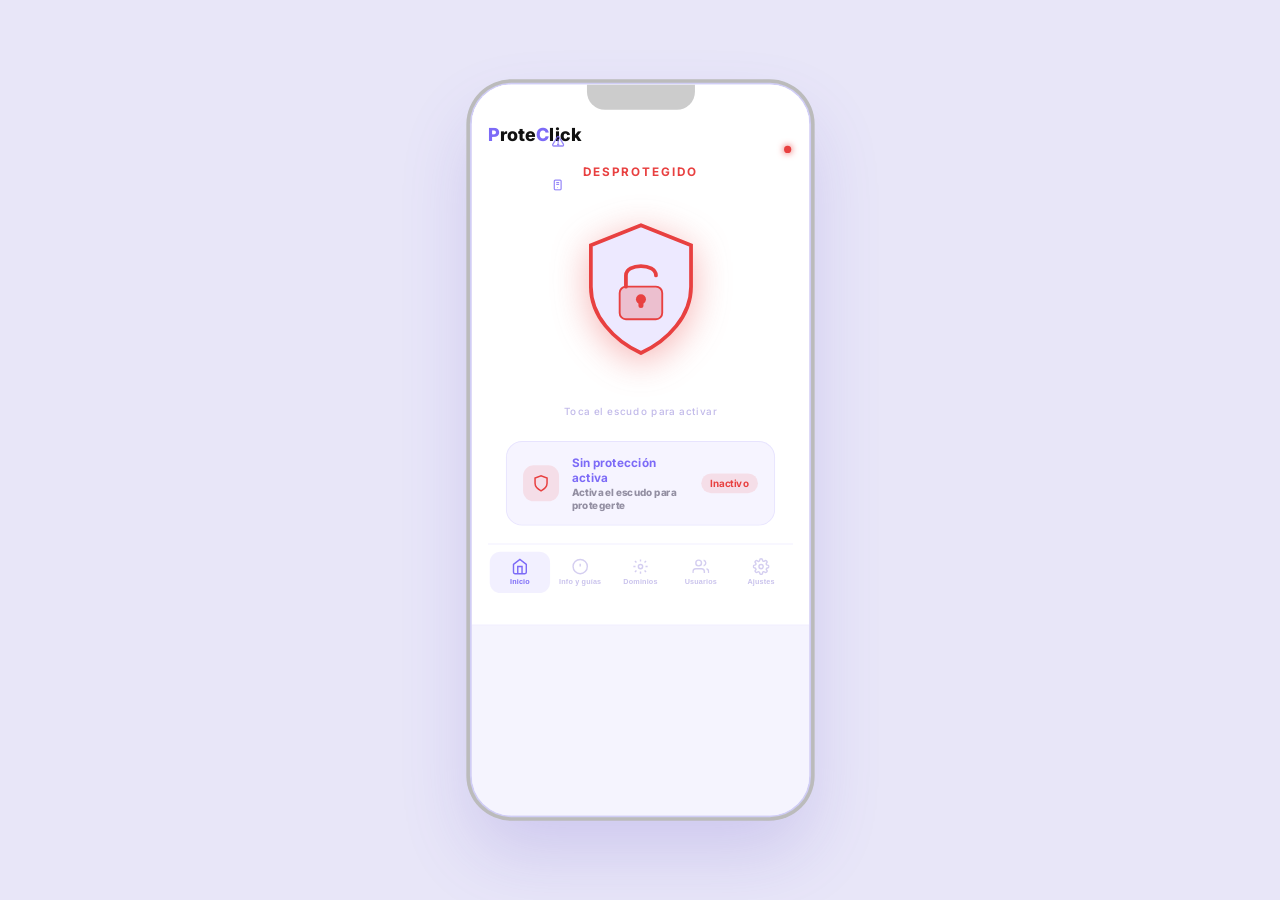
==== index.html @ 17922bbe "Revert "Refactor demo mode button in index.html" This reverts commit 80e759304f4b86baac0b9bc710a9c19" ====
<!DOCTYPE html>
<html lang="es">

<head>
    <meta charset="UTF-8">
    <meta name="viewport" content="width=device-width, initial-scale=1.0">
    <title>Proteclick</title>
    <link rel="stylesheet" href="proteclick.css">
</head>

<body>
    <div class="phone-container">
        <div class="phone">
            <div class="notch"></div>

            <div class="screen" id="s-home">
                <div class="hdr">
                    <div class="app-name"><b>P</b>rote<b>C</b>lick<div>
                    <div class="dot"></div>
                </div>
                <div class="main">
                    <div class="slabel" id="slabel">DESPROTEGIDO</div>
                    <div class="shield-wrap" id="sw" onclick="toggleShield()">
                        <div class="ring r1"></div>
                        <div class="ring r2"></div>
                        <div class="ring r3"></div>
                        <div class="flash"></div>
                        <div class="sbtn">
                            <svg class="ssvg" viewBox="0 0 100 115" fill="none">
                                <path class="sbody" id="sbody"
                                    d="M50 6 L90 22 L90 55 C90 78 72 98 50 108 C28 98 10 78 10 55 L10 22 Z" />
                                <g class="sicon open">
                                    <rect x="33" y="55" width="34" height="26" rx="5" fill="rgba(232,64,64,0.25)"
                                        stroke="#e84040" stroke-width="1.5" />
                                    <path d="M38 55 L38 46 C38 36 62 36 62 46" stroke="#e84040" stroke-width="3"
                                        stroke-linecap="round" fill="none" />
                                    <circle cx="50" cy="65" r="4" fill="#e84040" />
                                    <rect x="48" y="65" width="4" height="7" rx="2" fill="#e84040" />
                                </g>
                                <g class="sicon closed">
                                    <rect x="33" y="55" width="34" height="26" rx="5" fill="rgba(33,150,243,0.2)"
                                        stroke="#2196f3" stroke-width="1.5" />
                                    <path d="M38 55 L38 46 C38 36 62 36 62 46 L62 55" stroke="#2196f3" stroke-width="3"
                                        stroke-linecap="round" fill="none" />
                                    <circle cx="50" cy="65" r="4" fill="#2196f3" />
                                    <rect x="48" y="65" width="4" height="7" rx="2" fill="#2196f3" />
                                </g>
                            </svg>
                        </div>
                    </div>
                    <div class="hint">Toca el escudo para activar</div>
                    <div class="icard">
                        <div class="iico">
                            <svg viewBox="0 0 24 24" fill="none" stroke-width="2">
                                <path id="ipath" d="M12 22s8-4 8-10V5l-8-3-8 3v7c0 6 8 10 8 10z" stroke="#e84040" />
                            </svg>
                        </div>
                        <div class="itx">
                            <div class="it" id="ctitle">Sin protección activa</div>
                            <div class="is" id="csub">Activa el escudo para protegerte</div>
                        </div>
                        <div class="ibadge" id="cbadge">Inactivo</div>
                    </div>
                </div>
                <nav class="nav" id="n-home"></nav>
            </div>

            <div class="screen off" id="s-info">
                <div class="hdr">
                    <button class="back-btn" onclick="go('home')">
                        <svg viewBox="0 0 24 24" fill="none" stroke="currentColor" stroke-width="2.5">
                            <path d="M15 18l-6-6 6-6" />
                        </svg>
                    </button>
                    <div class="app-name">Prote<b>click</b></div>
                </div>
                <div class="scroll">
                    <div class="sec"><span>🌱</span>Para empezar</div>

                    <div class="card" onclick="toggleCard(this)">
                        <div class="ch">
                            <div class="ci cr">🔑</div>
                            <div class="ctw">
                                <div class="ct">¿Qué es una contraseña segura?</div>
                                <div class="cs">Protege tus cuentas desde la base</div>
                            </div><span class="bdg bb">Básico</span><svg class="chv" viewBox="0 0 24 24" fill="none"
                                stroke="currentColor" stroke-width="2.5">
                                <path d="M6 9l6 6 6-6" />
                            </svg>
                        </div>
                        <div class="cbody">
                            <div class="div"></div>
                            <p>Una contraseña segura es como la llave de tu casa: cuanto más complicada, más difícil de
                                copiar. Debe tener al menos <strong>8 letras, números y algún símbolo</strong> como ! o
                                @.</p>
                            <div class="tips">
                                <div class="tip"><span class="te">✅</span><span class="tt">Usa una frase que recuerdes:
                                        "MiGato3neLugar!" es mucho mejor que "1234".</span></div>
                                <div class="tip"><span class="te">✅</span><span class="tt">No uses tu nombre, fecha de
                                        nacimiento ni el nombre de tu mascota.</span></div>
                                <div class="tip"><span class="te">✅</span><span class="tt">Cambia tus contraseñas cada
                                        pocos meses, sobre todo en el correo y el banco.</span></div>
                            </div>
                            <div class="warn"><span>⚠️</span>Nunca compartas tu contraseña con nadie, ni aunque diga ser
                                del banco o tu operadora.</div>
                        </div>
                    </div>

                    <div class="card" onclick="toggleCard(this)">
                        <div class="ch">
                            <div class="ci cr">🎣</div>
                            <div class="ctw">
                                <div class="ct">¿Qué es el phishing?</div>
                                <div class="cs">El engaño más común en internet</div>
                            </div><span class="bdg bb">Básico</span><svg class="chv" viewBox="0 0 24 24" fill="none"
                                stroke="currentColor" stroke-width="2.5">
                                <path d="M6 9l6 6 6-6" />
                            </svg>
                        </div>
                        <div class="cbody">
                            <div class="div"></div>
                            <p>El phishing es cuando alguien te manda un mensaje fingiendo ser tu banco, Correos o
                                Hacienda para robarte datos o dinero.</p>
                            <p>Llega por correo, SMS o WhatsApp con urgencia: <em>"Su cuenta será bloqueada en 24
                                    horas"</em>.</p>
                            <div class="tips">
                                <div class="tip"><span class="te">🔍</span><span class="tt">Fíjate en quién te escribe.
                                        "soporte@banco-seguro.xyz" no es tu banco.</span></div>
                                <div class="tip"><span class="te">🛑</span><span class="tt">Nunca pulses enlaces de
                                        mensajes inesperados.</span></div>
                                <div class="tip"><span class="te">📞</span><span class="tt">Si tienes dudas, llama al
                                        banco por el número del reverso de tu tarjeta.</span></div>
                            </div>
                        </div>
                    </div>

                    <div class="card" onclick="toggleCard(this)">
                        <div class="ch">
                            <div class="ci cg">📱</div>
                            <div class="ctw">
                                <div class="ct">Actualiza tu móvil y apps</div>
                                <div class="cs">Una acción simple que te protege mucho</div>
                            </div><span class="bdg bb">Básico</span><svg class="chv" viewBox="0 0 24 24" fill="none"
                                stroke="currentColor" stroke-width="2.5">
                                <path d="M6 9l6 6 6-6" />
                            </svg>
                        </div>
                        <div class="cbody">
                            <div class="div"></div>
                            <p>Las actualizaciones tapan agujeros de seguridad que los delincuentes podrían aprovechar
                                para entrar en tu dispositivo.</p>
                            <div class="tips">
                                <div class="tip"><span class="te">🔄</span><span class="tt">Activa las actualizaciones
                                        automáticas en los ajustes de tu móvil.</span></div>
                                <div class="tip"><span class="te">🛒</span><span class="tt">Descarga apps solo desde App
                                        Store o Google Play.</span></div>
                                <div class="tip"><span class="te">🗑️</span><span class="tt">Borra las apps que ya no
                                        uses. Menos apps = menos riesgo.</span></div>
                            </div>
                        </div>
                    </div>

                    <div class="sec"><span>📘</span>Nivel medio</div>

                    <div class="card" onclick="toggleCard(this)">
                        <div class="ch">
                            <div class="ci cp">🔐</div>
                            <div class="ctw">
                                <div class="ct">Doble verificación (2FA)</div>
                                <div class="cs">Una capa extra de protección</div>
                            </div><span class="bdg bm">Medio</span><svg class="chv" viewBox="0 0 24 24" fill="none"
                                stroke="currentColor" stroke-width="2.5">
                                <path d="M6 9l6 6 6-6" />
                            </svg>
                        </div>
                        <div class="cbody">
                            <div class="div"></div>
                            <p>El 2FA añade una segunda comprobación al iniciar sesión: además de la contraseña, recibes
                                un código por SMS o app que solo tú tienes.</p>
                            <div class="tips">
                                <div class="tip"><span class="te">📲</span><span class="tt">Actívalo en tu correo, redes
                                        y banco. Está en "Seguridad" dentro de los ajustes.</span></div>
                                <div class="tip"><span class="te">🚫</span><span class="tt">Nunca compartas ese código,
                                        ni aunque digan ser soporte técnico.</span></div>
                            </div>
                        </div>
                    </div>

                    <div class="card" onclick="toggleCard(this)">
                        <div class="ch">
                            <div class="ci cb">🌐</div>
                            <div class="ctw">
                                <div class="ct">Cómo reconocer webs falsas</div>
                                <div class="cs">No todas las páginas son lo que parecen</div>
                            </div><span class="bdg bm">Medio</span><svg class="chv" viewBox="0 0 24 24" fill="none"
                                stroke="currentColor" stroke-width="2.5">
                                <path d="M6 9l6 6 6-6" />
                            </svg>
                        </div>
                        <div class="cbody">
                            <div class="div"></div>
                            <p>Los delincuentes crean páginas casi idénticas a las reales para robarte datos.</p>
                            <div class="tips">
                                <div class="tip"><span class="te">🔒</span><span class="tt">Comprueba que la dirección
                                        empiece por <strong>https://</strong> y haya un candado.</span></div>
                                <div class="tip"><span class="te">👀</span><span class="tt">"bancosantander-seguro.com"
                                        no es el banco. El dominio real es corto y conocido.</span></div>
                            </div>
                            <div class="warn"><span>⚠️</span>El candado solo garantiza conexión cifrada, no que la web
                                sea legítima.</div>
                        </div>
                    </div>

                    <div class="card" onclick="toggleCard(this)">
                        <div class="ch">
                            <div class="ci co">📡</div>
                            <div class="ctw">
                                <div class="ct">Redes WiFi públicas</div>
                                <div class="cs">El peligro del WiFi gratuito</div>
                            </div><span class="bdg bm">Medio</span><svg class="chv" viewBox="0 0 24 24" fill="none"
                                stroke="currentColor" stroke-width="2.5">
                                <path d="M6 9l6 6 6-6" />
                            </svg>
                        </div>
                        <div class="cbody">
                            <div class="div"></div>
                            <p>Las redes abiertas de cafeterías o aeropuertos son cómodas, pero cualquiera podría
                                interceptar lo que envías.</p>
                            <div class="tips">
                                <div class="tip"><span class="te">🏦</span><span class="tt">Nunca accedas al banco desde
                                        un WiFi público sin protección.</span></div>
                                <div class="tip"><span class="te">🛡️</span><span class="tt">Una VPN cifra tu conexión.
                                        Proteclick te ayuda con esto.</span></div>
                            </div>
                        </div>
                    </div>

                    <div class="card" onclick="toggleCard(this)">
                        <div class="ch">
                            <div class="ci cp">🗝️</div>
                            <div class="ctw">
                                <div class="ct">Gestores de contraseñas</div>
                                <div class="cs">Una sola clave para recordarlas todas</div>
                            </div><span class="bdg bm">Medio</span><svg class="chv" viewBox="0 0 24 24" fill="none"
                                stroke="currentColor" stroke-width="2.5">
                                <path d="M6 9l6 6 6-6" />
                            </svg>
                        </div>
                        <div class="cbody">
                            <div class="div"></div>
                            <p>Un gestor guarda todas tus claves cifradas. Solo necesitas recordar una contraseña
                                maestra para acceder a todas las demás.</p>
                            <div class="tips">
                                <div class="tip"><span class="te">📦</span><span class="tt">Opciones fiables:
                                        <strong>Bitwarden</strong> (gratuito) o <strong>1Password</strong>.</span></div>
                                <div class="tip"><span class="te">🚫</span><span class="tt">Evita guardar contraseñas en
                                        notas de papel o documentos sin proteger.</span></div>
                            </div>
                        </div>
                    </div>
                </div>
                <nav class="nav" id="n-info"></nav>
            </div>

            <div class="screen off" id="s-dominios">
                <div class="hdr">
                    <button class="back-btn" onclick="go('home')">
                        <svg viewBox="0 0 24 24" fill="none" stroke="currentColor" stroke-width="2.5">
                            <path d="M15 18l-6-6 6-6" />
                        </svg>
                    </button>
                    <div class="app-name">Prote<b>click</b></div>
                </div>
                <div class="toolbar">
                    <div class="search-wrap">
                        <svg viewBox="0 0 24 24" fill="none" stroke="currentColor" stroke-width="2">
                            <circle cx="11" cy="11" r="8" />
                            <path d="M21 21l-4.35-4.35" />
                        </svg>
                        <input class="search-input" id="searchInput" type="text" placeholder="Buscar dominio exacto…"
                            oninput="renderList()">
                    </div>
                    <div class="sort-row">
                        <span class="sort-label">Ordenar:</span>
                        <button class="sort-btn active" id="btnAZ" onclick="setSort('az')">
                            <svg viewBox="0 0 24 24" fill="none" stroke="currentColor" stroke-width="2.5">
                                <path d="M4 6h16M4 12h10M4 18h6" />
                            </svg>A → Z
                        </button>
                        <button class="sort-btn" id="btnZA" onclick="setSort('za')">
                            <svg viewBox="0 0 24 24" fill="none" stroke="currentColor" stroke-width="2.5">
                                <path d="M4 6h6M4 12h10M4 18h16" />
                            </svg>Z → A
                        </button>
                    </div>
                </div>
                <div class="count-bar" id="countBar"></div>
                <div class="list" id="listEl">
                    <div class="empty" id="emptyState">
                        <div class="empty-ico">🔍</div>
                        <div class="empty-txt">Sin resultados</div>
                        <div class="empty-sub">No hay dominios que coincidan con tu búsqueda.</div>
                    </div>
                </div>
                <nav class="nav" id="n-dominios"></nav>
            </div>

            <div class="screen off" id="s-usuarios">

                <div class="pscreen" id="ps-nogroup">
                    <div class="hdr">
                        <button class="back-btn" onclick="go('home')">
                            <svg viewBox="0 0 24 24" fill="none" stroke="currentColor" stroke-width="2.5">
                                <path d="M15 18l-6-6 6-6" />
                            </svg>
                        </button>
                        <div class="app-name">Prote<b>click</b></div>
                    </div>
                    <div class="scroll">
                        <div class="hero">
                            <div class="hero-icon">👨‍👩‍👧‍👦</div>
                            <h2>Protección en familia</h2>
                            <p>Crea un grupo familiar para supervisar y recibir alertas cuando alguien de tu familia
                                navegue por sitios peligrosos.</p>
                        </div>
                        <div class="sec"><span>👥</span> Tu grupo</div>
                        <div class="acard" onclick="openSheet('create')">
                            <div class="acard-top">
                                <div class="acard-icon icon-create">➕</div>
                                <div class="acard-text">
                                    <div class="acard-title">Crear grupo familiar</div>
                                    <div class="acard-sub">Elige tu rol y genera un código para invitar a tu familia.
                                    </div>
                                </div>
                                <div class="acard-arrow"><svg viewBox="0 0 24 24" fill="none" stroke="currentColor"
                                        stroke-width="2.5">
                                        <path d="M9 18l6-6-6-6" />
                                    </svg></div>
                            </div>
                        </div>
                        <div class="acard" onclick="openSheet('join')">
                            <div class="acard-top">
                                <div class="acard-icon icon-join">🔗</div>
                                <div class="acard-text">
                                    <div class="acard-title">Unirse a un grupo</div>
                                    <div class="acard-sub">Introduce el código que te ha enviado un familiar.</div>
                                </div>
                                <div class="acard-arrow"><svg viewBox="0 0 24 24" fill="none" stroke="currentColor"
                                        stroke-width="2.5">
                                        <path d="M9 18l6-6-6-6" />
                                    </svg></div>
                            </div>
                        </div>
                        <div class="sec"><span>ℹ️</span> ¿Qué son los roles?</div>
                        <div class="role-grid">
                            <div class="role-card"
                                style="border-color:rgba(124,106,247,0.25);background:rgba(124,106,247,0.05)">
                                <div class="role-emoji">👁️</div>
                                <div class="role-name">Supervisor</div>
                                <div class="role-desc">Ves el historial del monitorizado y recibes sus alarmas.</div>
                                <span class="role-tag tag-sup">Protector</span>
                            </div>
                            <div class="role-card"
                                style="border-color:rgba(33,150,243,0.25);background:rgba(33,150,243,0.05)">
                                <div class="role-emoji">🛡️</div>
                                <div class="role-name">Monitorizado</div>
                                <div class="role-desc">Ves tu historial y recibes alarmas si hay una brecha.</div>
                                <span class="role-tag tag-mon">Protegido</span>
                            </div>
                        </div>
                    </div>
                    <nav class="nav" id="n-usuarios"></nav>
                </div>

                <div class="pscreen off" id="ps-supervisor">
                    <div class="hdr">
                        <button class="back-btn" onclick="goPS('nogroup')">
                            <svg viewBox="0 0 24 24" fill="none" stroke="currentColor" stroke-width="2.5">
                                <path d="M15 18l-6-6 6-6" />
                            </svg>
                        </button>
                        <div class="app-name">Prote<b>click</b></div>
                    </div>
                    <div class="scroll">
                        <div class="group-banner">
                            <div class="group-badge">👨‍👩‍👧‍👦</div>
                            <div class="group-info">
                                <h3>Familia García</h3>
                                <p>3 miembros · Activo</p>
                            </div>
                            <div class="group-code">
                                <div class="gc-label">CÓDIGO</div>
                                <div class="gc-val">X7K2</div>
                            </div>
                        </div>
                        <div class="sec"><span>👥</span> Miembros</div>
                        <div class="mcard">
                            <div class="avatar av-sup">MG</div>
                            <div class="minfo">
                                <div class="mname">María García</div>
                                <div class="mrole">Tú · Supervisor</div>
                            </div><span class="mbadge mb-you">Tú</span>
                        </div>
                        <div class="mcard">
                            <div class="avatar av-mon">JG</div>
                            <div class="minfo">
                                <div class="mname">José García</div>
                                <div class="mrole">Monitorizado · Activo hace 2h</div>
                            </div><span class="mbadge mb-mon">Monit.</span>
                        </div>
                        <div class="mcard">
                            <div class="avatar av-mon">CG</div>
                            <div class="minfo">
                                <div class="mname">Carmen García</div>
                                <div class="mrole">Monitorizado · Activo ayer</div>
                            </div><span class="mbadge mb-mon">Monit.</span>
                        </div>
                        <div class="sec"><span>🔔</span> Alarmas recientes</div>
                        <div class="alarm">
                            <div class="alarm-ico">🚨</div>
                            <div class="alarm-text">
                                <div class="at">Sitio de phishing detectado</div>
                                <div class="as">José García intentó acceder a <strong>bancosantander-ayuda.net</strong>,
                                    un dominio no verificado.</div>
                                <div class="alarm-time">Hoy · 11:42</div>
                            </div>
                        </div>
                        <div class="alarm">
                            <div class="alarm-ico">⚠️</div>
                            <div class="alarm-text">
                                <div class="at">Enlace sospechoso en email</div>
                                <div class="as">Carmen García recibió un enlace de <strong>correos-paquete.info</strong>
                                    bloqueado automáticamente.</div>
                                <div class="alarm-time">Ayer · 17:05</div>
                            </div>
                        </div>
                        <div class="sec"><span>📋</span> <span id="hist-title">Historial de José</span></div>
                        <div class="msel-row">
                            <div class="msel-av" id="msel-av">JG</div>
                            <div class="msel-meta">
                                <div class="msel-name" id="msel-name">José García</div>
                                <div class="msel-status" id="msel-status">Activo hace 2h</div>
                            </div>
                            <div class="msel-wrap">
                                <select id="member-select" onchange="onMemberChange(this)">
                                    <option value="jose">José García</option>
                                    <option value="carmen">Carmen García</option>
                                </select>
                            </div>
                        </div>
                        <div id="hist-list"></div>
                    </div>
                    <nav class="nav">
                        <button class="nb" onclick="go('home')"><svg viewBox="0 0 24 24" fill="none"
                                stroke="currentColor" stroke-width="2">
                                <path d="M3 9l9-7 9 7v11a2 2 0 0 1-2 2H5a2 2 0 0 1-2-2z" />
                                <polyline points="9 22 9 12 15 12 15 22" />
                            </svg><span>Inicio</span></button>
                        <button class="nb" onclick="go('info')"><svg viewBox="0 0 24 24" fill="none"
                                stroke="currentColor" stroke-width="2">
                                <circle cx="12" cy="12" r="10" />
                                <line x1="12" y1="8" x2="12" y2="12" />
                                <line x1="12" y1="16" x2="12.01" y2="16" />
                            </svg><span>Info y guías</span></button>
                        <button class="nb" onclick="go('dominios')"><svg viewBox="0 0 24 24" fill="none"
                                stroke="currentColor" stroke-width="2">
                                <circle cx="12" cy="12" r="3" />
                                <path
                                    d="M12 2v3M12 19v3M4.22 4.22l2.12 2.12M17.66 17.66l2.12 2.12M2 12h3M19 12h3M4.22 19.78l2.12-2.12M17.66 6.34l2.12-2.12" />
                            </svg><span>Dominios</span></button>
                        <button class="nb on"><svg viewBox="0 0 24 24" fill="none" stroke="currentColor"
                                stroke-width="2">
                                <path d="M17 21v-2a4 4 0 0 0-4-4H5a4 4 0 0 0-4 4v2" />
                                <circle cx="9" cy="7" r="4" />
                                <path d="M23 21v-2a4 4 0 0 0-3-3.87" />
                                <path d="M16 3.13a4 4 0 0 1 0 7.75" />
                            </svg><span>Usuarios</span></button>
                        <button class="nb" onclick="go('ajustes')"><svg viewBox="0 0 24 24" fill="none"
                                stroke="currentColor" stroke-width="2">
                                <circle cx="12" cy="12" r="3" />
                                <path
                                    d="M19.4 15a1.65 1.65 0 0 0 .33 1.82l.06.06a2 2 0 0 1-2.83 2.83l-.06-.06a1.65 1.65 0 0 0-1.82-.33 1.65 1.65 0 0 0-1 1.51V21a2 2 0 0 1-4 0v-.09A1.65 1.65 0 0 0 9 19.4a1.65 1.65 0 0 0-1.82.33l-.06.06a2 2 0 0 1-2.83-2.83l.06-.06A1.65 1.65 0 0 0 4.68 15a1.65 1.65 0 0 0-1.51-1H3a2 2 0 0 1 0-4h.09A1.65 1.65 0 0 0 4.6 9a1.65 1.65 0 0 0-.33-1.82l-.06-.06a2 2 0 0 1 2.83-2.83l.06.06A1.65 1.65 0 0 0 9 4.68a1.65 1.65 0 0 0 1-1.51V3a2 2 0 0 1 4 0v.09a1.65 1.65 0 0 0 1 1.51 1.65 1.65 0 0 0 1.82-.33l.06-.06a2 2 0 0 1 2.83 2.83l-.06.06A1.65 1.65 0 0 0 19.4 9a1.65 1.65 0 0 0 1.51 1H21a2 2 0 0 1 0 4h-.09a1.65 1.65 0 0 0-1.51 1z" />
                            </svg><span>Ajustes</span></button>
                    </nav>
                </div>

                <div class="pscreen off" id="ps-monitorizado">
                    <div class="hdr">
                        <button class="back-btn" onclick="goPS('nogroup')">
                            <svg viewBox="0 0 24 24" fill="none" stroke="currentColor" stroke-width="2.5">
                                <path d="M15 18l-6-6 6-6" />
                            </svg>
                        </button>
                        <div class="app-name">Prote<b>click</b></div>
                    </div>
                    <div class="scroll">
                        <div class="group-banner">
                            <div class="group-badge">👨‍👩‍👧‍👦</div>
                            <div class="group-info">
                                <h3>Familia García</h3>
                                <p>Estás protegido · Activo</p>
                            </div>
                        </div>
                        <div class="sec"><span>👤</span> Tu perfil</div>
                        <div class="mcard">
                            <div class="avatar av-mon">JG</div>
                            <div class="minfo">
                                <div class="mname">José García</div>
                                <div class="mrole">Monitorizado · Supervisado por María</div>
                            </div><span class="mbadge mb-you">Tú</span>
                        </div>
                        <div class="sec"><span>🔔</span> Tus alarmas</div>
                        <div class="alarm">
                            <div class="alarm-ico">🚨</div>
                            <div class="alarm-text">
                                <div class="at">Acceso bloqueado</div>
                                <div class="as">Proteclick bloqueó <strong>bancosantander-ayuda.net</strong>. Este sitio
                                    suplanta a tu banco. Tu supervisora ha sido notificada.</div>
                                <div class="alarm-time">Hoy · 11:42</div>
                            </div>
                        </div>
                        <div class="sec"><span>📋</span> Mi historial</div>
                        <div class="hitem">
                            <div class="hico hico-warn">🛑</div>
                            <div class="hinfo">
                                <div class="hsite">bancosantander-ayuda.net</div>
                                <div class="htime">Hoy · 11:42 · Bloqueado automáticamente</div>
                            </div><span class="hstatus hs-warn">Alerta</span>
                        </div>
                        <div class="hitem">
                            <div class="hico hico-ok">✅</div>
                            <div class="hinfo">
                                <div class="hsite">bancosantander.es</div>
                                <div class="htime">Hoy · 10:15</div>
                            </div><span class="hstatus hs-ok">Seguro</span>
                        </div>
                        <div class="hitem">
                            <div class="hico hico-ok">✅</div>
                            <div class="hinfo">
                                <div class="hsite">correos.es</div>
                                <div class="htime">Ayer · 09:30</div>
                            </div><span class="hstatus hs-ok">Seguro</span>
                        </div>
                        <div class="hitem">
                            <div class="hico hico-ok">✅</div>
                            <div class="hinfo">
                                <div class="hsite">seg-social.es</div>
                                <div class="htime">Lunes · 12:00</div>
                            </div><span class="hstatus hs-ok">Seguro</span>
                        </div>
                        <div class="hitem">
                            <div class="hico hico-ok">✅</div>
                            <div class="hinfo">
                                <div class="hsite">renfe.com</div>
                                <div class="htime">Domingo · 15:22</div>
                            </div><span class="hstatus hs-ok">Seguro</span>
                        </div>
                    </div>
                    <nav class="nav">
                        <button class="nb" onclick="go('home')"><svg viewBox="0 0 24 24" fill="none"
                                stroke="currentColor" stroke-width="2">
                                <path d="M3 9l9-7 9 7v11a2 2 0 0 1-2 2H5a2 2 0 0 1-2-2z" />
                                <polyline points="9 22 9 12 15 12 15 22" />
                            </svg><span>Inicio</span></button>
                        <button class="nb" onclick="go('info')"><svg viewBox="0 0 24 24" fill="none"
                                stroke="currentColor" stroke-width="2">
                                <circle cx="12" cy="12" r="10" />
                                <line x1="12" y1="8" x2="12" y2="12" />
                                <line x1="12" y1="16" x2="12.01" y2="16" />
                            </svg><span>Info y guías</span></button>
                        <button class="nb" onclick="go('dominios')"><svg viewBox="0 0 24 24" fill="none"
                                stroke="currentColor" stroke-width="2">
                                <circle cx="12" cy="12" r="3" />
                                <path
                                    d="M12 2v3M12 19v3M4.22 4.22l2.12 2.12M17.66 17.66l2.12 2.12M2 12h3M19 12h3M4.22 19.78l2.12-2.12M17.66 6.34l2.12-2.12" />
                            </svg><span>Dominios</span></button>
                        <button class="nb on"><svg viewBox="0 0 24 24" fill="none" stroke="currentColor"
                                stroke-width="2">
                                <path d="M17 21v-2a4 4 0 0 0-4-4H5a4 4 0 0 0-4 4v2" />
                                <circle cx="9" cy="7" r="4" />
                                <path d="M23 21v-2a4 4 0 0 0-3-3.87" />
                                <path d="M16 3.13a4 4 0 0 1 0 7.75" />
                            </svg><span>Usuarios</span></button>
                        <button class="nb" onclick="go('ajustes')"><svg viewBox="0 0 24 24" fill="none"
                                stroke="currentColor" stroke-width="2">
                                <circle cx="12" cy="12" r="3" />
                                <path
                                    d="M19.4 15a1.65 1.65 0 0 0 .33 1.82l.06.06a2 2 0 0 1-2.83 2.83l-.06-.06a1.65 1.65 0 0 0-1.82-.33 1.65 1.65 0 0 0-1 1.51V21a2 2 0 0 1-4 0v-.09A1.65 1.65 0 0 0 9 19.4a1.65 1.65 0 0 0-1.82.33l-.06.06a2 2 0 0 1-2.83-2.83l.06-.06A1.65 1.65 0 0 0 4.68 15a1.65 1.65 0 0 0-1.51-1H3a2 2 0 0 1 0-4h.09A1.65 1.65 0 0 0 4.6 9a1.65 1.65 0 0 0-.33-1.82l-.06-.06a2 2 0 0 1 2.83-2.83l.06.06A1.65 1.65 0 0 0 9 4.68a1.65 1.65 0 0 0 1-1.51V3a2 2 0 0 1 4 0v.09a1.65 1.65 0 0 0 1 1.51 1.65 1.65 0 0 0 1.82-.33l.06-.06a2 2 0 0 1 2.83 2.83l-.06.06A1.65 1.65 0 0 0 19.4 9a1.65 1.65 0 0 0 1.51 1H21a2 2 0 0 1 0 4h-.09a1.65 1.65 0 0 0-1.51 1z" />
                            </svg><span>Ajustes</span></button>
                    </nav>
                </div>

                <div class="overlay" id="ov-create" onclick="closeOverlay(event,'ov-create')">
                    <div class="sheet" onclick="event.stopPropagation()">
                        <div class="sheet-handle"></div>
                        <div class="sheet-title">Crear grupo familiar</div>
                        <div class="sheet-sub">Elige tu rol dentro del grupo</div>
                        <div class="role-grid">
                            <div class="role-card" id="rc-sup" onclick="selectRole('sup')">
                                <div class="role-emoji">👁️</div>
                                <div class="role-name">Supervisor</div>
                                <div class="role-desc">Ves el historial del monitorizado y recibes sus alarmas.</div>
                                <span class="role-tag tag-sup">Protector</span>
                            </div>
                            <div class="role-card" id="rc-mon" onclick="selectRole('mon')">
                                <div class="role-emoji">🛡️</div>
                                <div class="role-name">Monitorizado</div>
                                <div class="role-desc">Ves tu historial y recibes alertas ante posibles brechas.</div>
                                <span class="role-tag tag-mon">Protegido</span>
                            </div>
                        </div>
                        <div class="field">
                            <label>NOMBRE DEL GRUPO</label>
                            <input class="finput" type="text" placeholder="Ej: Familia García" id="groupName">
                        </div>
                        <div class="caps" id="caps-list" style="display:none">
                            <div id="cap-items"></div>
                        </div>
                        <button class="btn btn-purple" id="btnCreate" onclick="createGroup()" disabled
                            style="opacity:0.4">Crear grupo</button>
                        <button class="btn btn-outline" onclick="closeOv('ov-create')">Cancelar</button>
                    </div>
                </div>

                <div class="overlay" id="ov-join" onclick="closeOverlay(event,'ov-join')">
                    <div class="sheet" onclick="event.stopPropagation()">
                        <div class="sheet-handle"></div>
                        <div class="sheet-title">Unirse a un grupo</div>
                        <div class="sheet-sub">Introduce el código de 4 caracteres que te envió tu familiar</div>
                        <div class="field">
                            <label>CÓDIGO DE GRUPO</label>
                            <input class="finput" type="text" placeholder="Ej: X7K2" maxlength="4" id="joinCode"
                                style="font-size:22px;font-weight:800;letter-spacing:6px;text-align:center;text-transform:uppercase"
                                oninput="this.value=this.value.toUpperCase();checkJoin()">
                        </div>
                        <button class="btn btn-blue" id="btnJoin" onclick="joinGroup()" disabled
                            style="opacity:0.4">Unirse al grupo</button>
                        <button class="btn btn-outline" onclick="closeOv('ov-join')">Cancelar</button>
                    </div>
                </div>

            </div>
            <div class="screen off" id="s-ajustes">
                <div class="hdr">
                    <button class="back-btn" onclick="go('home')">
                        <svg viewBox="0 0 24 24" fill="none" stroke="currentColor" stroke-width="2.5">
                            <path d="M15 18l-6-6 6-6" />
                        </svg>
                    </button>
                    <div class="app-name">Prote<b>click</b></div>
                </div>
                <div class="scroll">

                    <div class="sec-hdr">👤 Cuenta</div>
                    <div class="sgroup">
                        <div class="srow tap" onclick="alert('Cambiar nombre')">
                            <div class="srow-ico ico-blue">✏️</div>
                            <div class="srow-text">
                                <div class="srow-label">Cambiar nombre</div>
                                <div class="srow-sub">Actualiza tu nombre visible</div>
                            </div>
                            <div class="chev"><svg viewBox="0 0 24 24" fill="none" stroke="currentColor"
                                    stroke-width="2.5">
                                    <path d="M9 18l6-6-6-6" />
                                </svg></div>
                        </div>
                        <div class="srow tap" onclick="alert('Cambiar contraseña')">
                            <div class="srow-ico ico-red">🔑</div>
                            <div class="srow-text">
                                <div class="srow-label">Cambiar contraseña</div>
                                <div class="srow-sub">Modifica tu clave de acceso</div>
                            </div>
                            <div class="chev"><svg viewBox="0 0 24 24" fill="none" stroke="currentColor"
                                    stroke-width="2.5">
                                    <path d="M9 18l6-6-6-6" />
                                </svg></div>
                        </div>
                        <div class="srow tap" onclick="alert('Cambiar foto de perfil')">
                            <div class="srow-ico ico-green">📸</div>
                            <div class="srow-text">
                                <div class="srow-label">Cambiar foto de perfil</div>
                                <div class="srow-sub">Sube una nueva imagen</div>
                            </div>
                            <div class="chev"><svg viewBox="0 0 24 24" fill="none" stroke="currentColor"
                                    stroke-width="2.5">
                                    <path d="M9 18l6-6-6-6" />
                                </svg></div>
                        </div>
                    </div>

                    <div class="sec-hdr">🛡️ Protección</div>
                    <div class="sgroup">
                        <div class="srow">
                            <div class="srow-ico ico-purple">🔒</div>
                            <div class="srow-text">
                                <div class="srow-label">Protección al arrancar</div>
                                <div class="srow-sub">Activa el escudo automáticamente al abrir la app</div>
                            </div>
                            <label class="toggle"><input type="checkbox" id="tog-arranque"><span
                                    class="tslider"></span></label>
                        </div>
                        <div class="srow">
                            <div class="srow-ico ico-red">🚫</div>
                            <div class="srow-text">
                                <div class="srow-label">Bloqueo automático</div>
                                <div class="srow-sub">Bloquea dominios sospechosos sin confirmación</div>
                            </div>
                            <label class="toggle"><input type="checkbox" id="tog-bloqueo"><span
                                    class="tslider"></span></label>
                        </div>
                        <div class="srow" style="flex-direction:column;align-items:flex-start;">
                            <div style="display:flex;align-items:center;gap:13px;width:100%">
                                <div class="srow-ico ico-orange">📡</div>
                                <div class="srow-text">
                                    <div class="srow-label">Sensibilidad de detección</div>
                                    <div class="srow-sub">Mayor sensibilidad puede generar más avisos</div>
                                </div>
                            </div>
                            <div class="seg" id="seg-sensibilidad" style="width:100%;margin-top:10px">
                                <button class="seg-btn" onclick="setSeg('seg-sensibilidad',this)">Básica</button>
                                <button class="seg-btn active" onclick="setSeg('seg-sensibilidad',this)">Media</button>
                                <button class="seg-btn" onclick="setSeg('seg-sensibilidad',this)"> Alta</button>
                            </div>
                        </div>
                    </div>

                    <div class="sec-hdr">🔔 Notificaciones</div>
                    <div class="sgroup">
                        <div class="srow">
                            <div class="srow-ico ico-red">🚨</div>
                            <div class="srow-text">
                                <div class="srow-label">Alertas de phishing</div>
                                <div class="srow-sub">Notificación instantánea al detectar un ataque</div>
                            </div>
                            <label class="toggle"><input type="checkbox" id="tog-phishing" checked><span
                                    class="tslider"></span></label>
                        </div>
                        <div class="srow">
                            <div class="srow-ico ico-purple">👨‍👩‍👧‍👦</div>
                            <div class="srow-text">
                                <div class="srow-label">Actividad familiar</div>
                                <div class="srow-sub">Avisos cuando un miembro del grupo navega</div>
                            </div>
                            <label class="toggle"><input type="checkbox" id="tog-familia"><span
                                    class="tslider"></span></label>
                        </div>
                        <div class="srow">
                            <div class="srow-ico ico-orange">🔊</div>
                            <div class="srow-text">
                                <div class="srow-label">Alerta sonora</div>
                                <div class="srow-sub">Reproducir sonido al recibir una alerta</div>
                            </div>
                            <label class="toggle"><input type="checkbox" id="tog-sonido" checked><span
                                    class="tslider"></span></label>
                        </div>
                        <div class="srow">
                            <div class="srow-ico ico-grey">📳</div>
                            <div class="srow-text">
                                <div class="srow-label">Vibración en alarmas</div>
                                <div class="srow-sub">Vibrar al recibir una alerta de seguridad</div>
                            </div>
                            <label class="toggle"><input type="checkbox" id="tog-vibracion" checked><span
                                    class="tslider"></span></label>
                        </div>
                    </div>

                    <div class="sec-hdr">🔐 Privacidad</div>
                    <div class="sgroup">
                        <div class="srow">
                            <div class="srow-ico ico-blue">📋</div>
                            <div class="srow-text">
                                <div class="srow-label">Guardar historial</div>
                                <div class="srow-sub">Almacena localmente tus páginas visitadas</div>
                            </div>
                            <label class="toggle"><input type="checkbox" id="tog-historial" checked><span
                                    class="tslider"></span></label>
                        </div>
                        <div class="srow">
                            <div class="srow-ico ico-green">📊</div>
                            <div class="srow-text">
                                <div class="srow-label">Estadísticas anónimas</div>
                                <div class="srow-sub">Ayuda a mejorar la detección de amenazas</div>
                            </div>
                            <label class="toggle"><input type="checkbox" id="tog-estadisticas"><span
                                    class="tslider"></span></label>
                        </div>
                        <div class="srow tap" onclick="alert('Historial borrado')">
                            <div class="srow-ico ico-red">🗑️</div>
                            <div class="srow-text">
                                <div class="srow-label">Borrar historial local</div>
                                <div class="srow-sub">Elimina todos los registros guardados</div>
                            </div>
                            <div class="chev"><svg viewBox="0 0 24 24" fill="none" stroke="currentColor"
                                    stroke-width="2.5">
                                    <path d="M9 18l6-6-6-6" />
                                </svg></div>
                        </div>
                    </div>

                    <div class="sec-hdr">🌐 Idioma</div>
                    <div class="sgroup">
                        <div class="srow">
                            <div class="srow-ico ico-purple">🌐</div>
                            <div class="srow-text">
                                <div class="srow-label">Idioma de la app</div>
                                <div class="srow-sub" id="lang-sub">Castellano</div>
                            </div>
                            <div class="lang-sel-wrap">
                                <select id="lang-select" onchange="onLangChange(this)">
                                    <option value="es">Castellano</option>
                                    <option value="eu">Euskera</option>
                                    <option value="ca">Català</option>
                                    <option value="gl">Galego</option>
                                    <option value="en">English</option>
                                </select>
                            </div>
                        </div>
                    </div>

                    <div class="sec-hdr">ℹ️ Acerca de</div>
                    <div class="sgroup">
                        <div class="srow">
                            <div class="srow-ico ico-purple">📱</div>
                            <div class="srow-text">
                                <div class="srow-label">Versión de la app</div>
                            </div>
                            <span class="meta-val">1.0.0</span>
                        </div>
                        <div class="srow tap">
                            <div class="srow-ico ico-grey">📄</div>
                            <div class="srow-text">
                                <div class="srow-label">Términos de uso</div>
                            </div>
                            <div class="chev"><svg viewBox="0 0 24 24" fill="none" stroke="currentColor"
                                    stroke-width="2.5">
                                    <path d="M9 18l6-6-6-6" />
                                </svg></div>
                        </div>
                        <div class="srow tap">
                            <div class="srow-ico ico-grey">🔏</div>
                            <div class="srow-text">
                                <div class="srow-label">Política de privacidad</div>
                            </div>
                            <div class="chev"><svg viewBox="0 0 24 24" fill="none" stroke="currentColor"
                                    stroke-width="2.5">
                                    <path d="M9 18l6-6-6-6" />
                                </svg></div>
                        </div>
                    </div>

                    <button class="btn-danger" onclick="alert('Sesión cerrada')">Cerrar sesión</button>

                </div>
                <nav class="nav" id="n-ajustes"></nav>
            </div>
            <div class="warn-overlay" id="warnOverlay">
                <div class="warn-modal">
                    <div class="warn-icon-wrap">
                        <div class="warn-pulse"></div>
                        <svg class="warn-icon" viewBox="0 0 24 24" fill="none" stroke="#e84040" stroke-width="2">
                            <path
                                d="M10.29 3.86L1.82 18a2 2 0 0 0 1.71 3h16.94a2 2 0 0 0 1.71-3L13.71 3.86a2 2 0 0 0-3.42 0z" />
                            <line x1="12" y1="9" x2="12" y2="13" />
                            <circle cx="12" cy="15.5" r="1.2" fill="#e84040" stroke="none" />
                        </svg>
                    </div>
                    <div class="warn-tag">⚠️ ADVERTENCIA</div>
                    <h2 class="warn-title">Dominio no seguro detectado</h2>
                    <p class="warn-maybe">Quizás buscabas entrar a la página web de</p>
                    <div class="warn-entity" id="warnEntity">—</div>
                    <div class="warn-domain-box">
                        <span class="warn-domain-lbl">Dominio oficial protegido</span>
                        <span class="warn-domain-val" id="warnDomain">—</span>
                    </div>
                    <div class="warn-actions">
                        <button class="warn-btn-block" onclick="blockThreat()">
                            <svg viewBox="0 0 24 24" fill="none" stroke="currentColor" stroke-width="2.5" width="16"
                                height="16">
                                <circle cx="12" cy="12" r="10" />
                                <line x1="4.93" y1="4.93" x2="19.07" y2="19.07" />
                            </svg>
                            Bloquear amenaza
                        </button>
                        <button class="warn-btn-skip" onclick="skipWarning()">
                            <svg viewBox="0 0 24 24" fill="none" stroke="currentColor" stroke-width="2.5" width="16"
                                height="16">
                                <path d="M9 18l6-6-6-6" />
                            </svg>
                            Omitir advertencia
                        </button>
                    </div>
                </div>
            </div>
        </div>
    </div>
            <div class="sim-panel-mini">
            <div class="sim-label-mini">🔬 Modo demostración</div>
            <button class="sim-btn-mini" onclick="simularAdvertencia()">
                <svg viewBox="0 0 24 24" fill="none" stroke="currentColor" stroke-width="2.5" width="14" height="14">
                    <path
                        d="M10.29 3.86L1.82 18a2 2 0 0 0 1.71 3h16.94a2 2 0 0 0 1.71-3L13.71 3.86a2 2 0 0 0-3.42 0z" />
                    <line x1="12" y1="9" x2="12" y2="14" stroke-linecap="round" />
                    <circle cx="12" cy="18" r="1" fill="#e84040" />
                </svg>
                Simular dominio peligroso
            </button>
          <button class="sim-btn-mini" onclick="window.location.href='proteclick_desktop.html'">
            <svg viewBox="0 0 24 24" fill="none" stroke="currentColor" stroke-width="2.5" width="13" height="13"><rect x="5" y="2" width="14" height="20" rx="2"/><line x1="9" y1="7" x2="15" y2="7"/><line x1="9" y1="11" x2="15" y2="11"/><circle cx="12" cy="17" r="1" fill="currentColor" stroke="none"/></svg>
            Cambiar a demo escritorio
          </button>            
        </div>
    <script src="proteclick.js"></script>
</body>

</html>
---- proteclick.css ----
@import url('https://fonts.googleapis.com/css2?family=Inter:wght@400;500;600;700;800&display=swap');

*, *::before, *::after { box-sizing: border-box; margin: 0; padding: 0; }

:root {
  --purple: #7c6af7;
  --pl: rgba(124,106,247,0.1);
  --pm: rgba(124,106,247,0.18);
  --red: #e84040;
  --blue: #2196f3;
  --green: #2ecc71;
  --text: #1a1530;
  --muted: rgba(26,21,48,0.45);
  --sup-color: #7c6af7;
  --mon-color: #2196f3;
}

/* ── CENTRADO DEL MOCKUP EN PANTALLA ── */
body {
  font-family: 'Inter', sans-serif;
  background: #e8e6f8;
  display: flex; justify-content: center; align-items: center; /* Centrado perfecto */
  min-height: 100vh;
  margin: 0;
  transition: background 0.8s;
  overflow: hidden; /* Evita scrolls raros fuera del teléfono */
}
body.protected { background: #daeeff; }

/* Contenedor para alinear teléfono y panel demo debajo */
.phone-container {
  display: flex;
  flex-direction: column;
  align-items: center;
  gap: 16px; /* Espacio entre teléfono y panel demo */
  transform: scale(0.9); /* Pequeño escalado para que quepa bien en alturas bajas */
}

/* ── PHONE FRAME ── */
.phone {
  width: 375px; height: 812px;
  border-radius: 44px;
  box-shadow: 0 0 0 2px #d0cdf5, 0 0 0 6px #bbb, 0 40px 80px rgba(100,80,200,0.2);
  overflow: hidden;
  display: flex; flex-direction: column;
  position: relative;
  background: #f5f4fe;
  flex-shrink: 0; /* Impide que el flex global lo deforme */
}
.notch {
  position: absolute; top: 0; left: 50%; transform: translateX(-50%);
  width: 120px; height: 28px; background: #ccc;
  border-radius: 0 0 20px 20px; z-index: 30;
}

/* ── SCREENS (main navigation) ── */
.screen {
  position: absolute; inset: 0;
  display: flex; flex-direction: column;
  background: #f5f4fe;
  transition: transform 0.36s cubic-bezier(.4,0,.2,1), opacity 0.36s ease;
}
.screen.off  { transform: translateX(100%);  opacity: 0; pointer-events: none; }
.screen.back { transform: translateX(-28%); opacity: 0; pointer-events: none; }

/* ── SUB-SCREENS (inside Usuarios) ── */
.pscreen {
  position: absolute; top: 0; left: 0; right: 0; bottom: 0;
  display: flex; flex-direction: column;
  transition: transform 0.36s cubic-bezier(.4,0,.2,1), opacity 0.36s ease;
}
.pscreen.off  { transform: translateX(100%);  opacity: 0; pointer-events: none; }
.pscreen.back { transform: translateX(-28%); opacity: 0; pointer-events: none; }

/* ── HEADER ── */
.hdr {
  padding: 44px 18px 13px;
  background: #fff;
  border-bottom: 1px solid rgba(124,106,247,0.1);
  display: flex; align-items: center; justify-content: center;
  position: relative; flex-shrink: 0;
}
.app-name { font-size: 20px; font-weight: 800; color: #111; }
.app-name b { color: var(--purple); font-weight: 800; }
.dot {
  position: absolute; right: 20px;
  width: 8px; height: 8px; border-radius: 50%;
  background: var(--red); box-shadow: 0 0 8px var(--red);
  transition: background 1.2s, box-shadow 1.2s;
}
body.protected .dot { background: var(--blue); box-shadow: 0 0 8px var(--blue); }
.back-btn {
  position: absolute; left: 15px;
  width: 34px; height: 34px; border-radius: 50%;
  background: var(--pl); border: none; cursor: pointer;
  display: flex; align-items: center; justify-content: center;
  transition: background 0.2s;
}
.back-btn:hover { background: var(--pm); }
.back-btn svg { width: 18px; height: 18px; color: var(--purple); }

/* ── BOTTOM NAV ── */
.nav {
  padding: 8px 2px 22px;
  background: #fff;
  border-top: 1px solid rgba(124,106,247,0.1);
  display: flex;
  flex-shrink: 0;
  z-index: 10;
  position: relative;
}
.nb {
  flex: 1; display: flex; flex-direction: column;
  align-items: center; gap: 3px; padding: 7px 2px;
  border: none; background: transparent; cursor: pointer;
  border-radius: 12px; position: relative;
  transition: background 0.15s;
}
.nb::after {
  content: ''; position: absolute; inset: 0; border-radius: 12px;
  background: var(--pl); opacity: 0; transition: opacity 0.2s;
}
.nb:hover::after { opacity: 1; }
.nb.on::after    { opacity: 1; }
.nb svg  { width: 19px; height: 19px; color: rgba(100,80,200,0.28); transition: color 0.2s; position: relative; z-index: 1; }
.nb.on svg { color: var(--purple); }
.nb span { font-size: 8px; font-weight: 600; color: rgba(100,80,200,0.35); letter-spacing: 0.2px; text-align: center; line-height: 1.2; position: relative; z-index: 1; }
.nb.on span { color: var(--purple); }

/* ── SCROLL ── */
.scroll {
  flex: 1; overflow-y: auto; padding: 14px 13px 10px;
  display: flex; flex-direction: column; gap: 13px;
  scrollbar-width: none;
}
.scroll::-webkit-scrollbar { display: none; }

/* ════════════════════════════════
   HOME SCREEN
════════════════════════════════ */
.main {
  flex: 1; display: flex; flex-direction: column;
  align-items: center; justify-content: center; padding: 20px; gap: 26px;
}
.slabel {
  font-size: 13px; font-weight: 700; letter-spacing: 2px;
  text-transform: uppercase; color: var(--red); transition: color 1.2s;
}
body.protected .slabel { color: var(--blue); }

.shield-wrap {
  position: relative; cursor: pointer;
  width: 200px; height: 200px;
  display: flex; align-items: center; justify-content: center;
}
.ring {
  position: absolute; border-radius: 50%; opacity: 0;
  border: 2px solid var(--blue);
}
.ring.r1{width:160px;height:160px}
.ring.r2{width:200px;height:200px}
.ring.r3{width:240px;height:240px}
body.protected .ring.r1{animation:pulse 2s ease-out infinite 0s}
body.protected .ring.r2{animation:pulse 2s ease-out infinite .4s}
body.protected .ring.r3{animation:pulse 2s ease-out infinite .8s}
@keyframes pulse{0%{opacity:.5;transform:scale(.9)}100%{opacity:0;transform:scale(1.3)}}

.sbtn { position: relative; z-index: 2; transition: transform 0.15s; }
.shield-wrap:active .sbtn { transform: scale(0.92); }
.ssvg {
  width: 140px; height: 160px;
  filter: drop-shadow(0 8px 20px rgba(232,64,64,0.4));
  transition: filter 1.2s;
}
body.protected .ssvg { filter: drop-shadow(0 8px 28px rgba(33,150,243,0.5)); }
.sbody { fill: #ede9ff; stroke: var(--red); stroke-width: 3; }
.sicon { transition: opacity 0.4s, transform 0.4s; }
.sicon.closed { opacity: 0; transform: translateY(4px); }
body.protected .sicon.open   { opacity: 0; transform: translateY(-4px); }
body.protected .sicon.closed { opacity: 1; transform: translateY(0); }

.hint { font-size: 11px; color: rgba(100,80,200,0.4); letter-spacing: 1px; font-weight: 500; }

.icard {
  width: 100%;
  background: rgba(124,106,247,0.07);
  border: 1px solid rgba(124,106,247,0.12);
  border-radius: 18px; padding: 15px 18px;
  display: flex; gap: 14px; align-items: center;
  transition: background 1.2s, border-color 1.2s;
}
body.protected .icard { background: rgba(33,150,243,0.07); border-color: rgba(33,150,243,0.2); }
.iico {
  width: 40px; height: 40px; border-radius: 12px;
  background: rgba(232,64,64,0.12);
  display: flex; align-items: center; justify-content: center;
  flex-shrink: 0; transition: background 1.2s;
}
body.protected .iico { background: rgba(33,150,243,0.15); }
.iico svg { width: 20px; height: 20px; }
.itx .it  { font-size: 13px; font-weight: 700; color: var(--purple); margin-bottom: 2px; }
.itx .is  { font-size: 11px; color: var(--muted); }
.ibadge {
  margin-left: auto; padding: 4px 10px; border-radius: 20px;
  font-size: 11px; font-weight: 700;
  background: rgba(232,64,64,0.12); color: var(--red);
  transition: background 1.2s, color 1.2s; white-space: nowrap;
}
body.protected .ibadge { background: rgba(33,150,243,0.12); color: var(--blue); }

.flash {
  position: absolute; inset: -20px; border-radius: 50%;
  background: radial-gradient(circle, rgba(124,106,247,0.35) 0%, transparent 70%);
  opacity: 0; pointer-events: none; z-index: 1;
}
.shield-wrap.fx .flash { animation: fx .5s ease-out forwards; }
@keyframes fx{0%{opacity:1;transform:scale(.5)}100%{opacity:0;transform:scale(1.5)}}

/* ════════════════════════════════
   INFO SCREEN
════════════════════════════════ */
#s-info { background: #f0eeff; }
.sec {
  display: flex; align-items: center; gap: 7px;
  font-size: 10.5px; font-weight: 700; letter-spacing: 1.5px;
  text-transform: uppercase; color: var(--purple);
}
.sec::after { content:''; flex:1; height:1px; background: var(--pm); }

.card {
  background: #fff; border-radius: 16px; padding: 14px;
  box-shadow: 0 2px 10px rgba(124,106,247,0.07);
  border: 1px solid rgba(124,106,247,0.08);
  cursor: pointer; transition: box-shadow 0.2s, transform 0.2s;
}
.card:active { transform: scale(0.985); }
.card:hover  { box-shadow: 0 4px 16px rgba(124,106,247,0.14); }
.ch { display: flex; align-items: center; gap: 11px; }
.ci {
  width: 40px; height: 40px; border-radius: 12px;
  display: flex; align-items: center; justify-content: center;
  font-size: 19px; flex-shrink: 0;
}
.cr{background:rgba(232,64,64,0.1)} .cp{background:var(--pl)}
.cb{background:rgba(33,150,243,0.1)} .cg{background:rgba(46,204,113,0.1)}
.co{background:rgba(255,152,0,0.1)}
.ctw { flex: 1; }
.ct  { font-size: 13px; font-weight: 700; color: var(--text); line-height: 1.3; }
.cs  { font-size: 10.5px; color: var(--muted); margin-top: 2px; font-weight: 500; }
.bdg {
  font-size: 8.5px; font-weight: 700; letter-spacing: .8px;
  text-transform: uppercase; padding: 3px 7px; border-radius: 20px; flex-shrink: 0;
}
.bb{background:rgba(232,64,64,0.1);color:var(--red)}
.bm{background:var(--pl);color:var(--purple)}
.chv {
  width: 19px; height: 19px; flex-shrink: 0;
  color: var(--purple); opacity: 0.45; transition: transform .3s, opacity .3s;
}
.card.open .chv { transform: rotate(180deg); opacity: 1; }
.cbody {
  overflow: hidden; max-height: 0;
  transition: max-height .4s ease, opacity .3s, margin-top .3s;
  opacity: 0; margin-top: 0;
}
.card.open .cbody { max-height: 500px; opacity: 1; margin-top: 13px; }
.div { height: 1px; background: rgba(124,106,247,0.08); margin-bottom: 12px; }
.cbody p { font-size: 12.5px; color: var(--text); line-height: 1.65; }
.cbody p+p { margin-top: 9px; }
.tips { display: flex; flex-direction: column; gap: 7px; margin-top: 9px; }
.tip {
  display: flex; gap: 9px; align-items: flex-start;
  background: var(--pl); border-radius: 11px; padding: 9px 11px;
}
.te { font-size: 15px; flex-shrink: 0; }
.tt { font-size: 11.5px; color: var(--text); line-height: 1.55; font-weight: 500; }
.warn {
  background: rgba(232,64,64,0.07); border: 1px solid rgba(232,64,64,0.15);
  border-radius: 11px; padding: 9px 11px;
  font-size: 11.5px; color: #a02020; line-height: 1.55; font-weight: 500;
  margin-top: 9px; display: flex; gap: 7px; align-items: flex-start;
}

/* ════════════════════════════════
   PLACEHOLDER SCREENS
════════════════════════════════ */
.ph {
  flex: 1; display: flex; flex-direction: column;
  align-items: center; justify-content: center; gap: 13px; padding: 40px;
}
.ph-ico   { font-size: 50px; }
.ph-title { font-size: 17px; font-weight: 700; color: var(--text); text-align: center; }
.ph-sub   { font-size: 13px; color: var(--muted); text-align: center; line-height: 1.6n6; }
.pill {
  background: var(--pl); color: var(--purple);
  font-size: 10.5px; font-weight: 700; letter-spacing: 1px;
  padding: 6px 16px; border-radius: 20px; text-transform: uppercase;
}

/* ════════════════════════════════
   DOMINIOS SCREEN
════════════════════════════════ */
.toolbar {
  padding: 12px 14px 10px;
  background: #fff;
  border-bottom: 1px solid rgba(124,106,247,0.08);
  display: flex; flex-direction: column; gap: 8px; flex-shrink: 0;
}
.search-wrap { position: relative; }
.search-wrap svg { position: absolute; left: 11px; top: 50%; transform: translateY(-50%); width: 16px; height: 16px; color: rgba(124,106,247,0.45); pointer-events: none; }
.search-input {
  width: 100%; padding: 9px 12px 9px 34px;
  border: 1.5px solid rgba(124,106,247,0.2); border-radius: 12px;
  font-size: 13px; font-family: 'Inter', sans-serif; color: var(--text);
  background: #f5f4fe; outline: none; transition: border-color 0.2s;
}
.search-input::placeholder { color: rgba(124,106,247,0.4); }
.search-input:focus { border-color: var(--purple); }
.sort-row { display: flex; gap: 7px; align-items: center; }
.sort-label { font-size: 11px; font-weight: 600; color: var(--muted); }
.sort-btn {
  display: flex; align-items: center; gap: 4px; padding: 5px 11px;
  border-radius: 20px; border: 1.5px solid rgba(124,106,247,0.2);
  background: #f5f4fe; cursor: pointer; font-size: 11px; font-weight: 700;
  color: var(--purple); font-family: 'Inter', sans-serif;
  transition: background 0.2s, border-color 0.2s;
}
.sort-btn.active { background: var(--pl); border-color: var(--purple); }
.sort-btn svg { width: 13px; height: 13px; }
.count-bar { padding: 6px 14px 4px; font-size: 11px; color: var(--muted); font-weight: 500; flex-shrink: 0; }
.count-bar span { color: var(--purple); font-weight: 700; }
.list { flex: 1; overflow-y: auto; padding: 0 14px 10px; scrollbar-width: none; }
.list::-webkit-scrollbar { display: none; }
.alpha {
  font-size: 11px; font-weight: 800; letter-spacing: 1.5px; color: var(--purple);
  padding: 12px 2px 6px; text-transform: uppercase;
  position: sticky; top: 0; background: linear-gradient(#f5f4fe 80%, transparent); z-index: 2;
}
.dcard {
  display: flex; align-items: center; gap: 12px;
  padding: 11px 13px; background: #fff; border-radius: 14px; margin-bottom: 7px;
  border: 1px solid rgba(124,106,247,0.08);
  box-shadow: 0 1px 6px rgba(124,106,247,0.06);
  cursor: pointer; transition: box-shadow 0.2s, transform 0.15s;
}
.dcard:active { transform: scale(0.98); }
.dcard:hover { box-shadow: 0 3px 14px rgba(124,106,247,0.13); }
.dlogo { width: 38px; height: 38px; border-radius: 10px; display: flex; align-items: center; justify-content: center; font-size: 18px; flex-shrink: 0; }
.dinfo { flex: 1; min-width: 0; }
.dname { font-size: 13px; font-weight: 700; color: var(--text); white-space: nowrap; overflow: hidden; text-overflow: ellipsis; }
.ddom { font-size: 11px; color: var(--muted); margin-top: 1px; white-space: nowrap; overflow: hidden; text-overflow: ellipsis; }
.dpill { font-size: 9.5px; font-weight: 700; letter-spacing: 0.5px; padding: 3px 8px; border-radius: 20px; flex-shrink: 0; text-transform: uppercase; }
.pill-ok  { background: rgba(46,204,113,0.12); color: #1a9050; }
.pill-gov { background: rgba(33,150,243,0.1);  color: #1565c0; }
.pill-ban { background: rgba(255,152,0,0.12);  color: #b45000; }
.empty { display: none; flex-direction: column; align-items: center; justify-content: center; padding: 40px 20px; gap: 10px; text-align: center; }
.empty.show { display: flex; }
.empty-ico { font-size: 42px; }
.empty-txt { font-size: 14px; font-weight: 700; color: var(--text); }
.empty-sub { font-size: 12px; color: var(--muted); }

/* ════════════════════════════════
   USUARIOS SCREEN
════════════════════════════════ */
.hero {
  background: linear-gradient(135deg, #7c6af7 0%, #a78bfa 100%);
  border-radius: 20px; padding: 22px 20px;
  color: #fff; text-align: center;
  display: flex; flex-direction: column; align-items: center; gap: 10px;
}
.hero-icon { font-size: 40px; }
.hero h2 { font-size: 17px; font-weight: 800; }
.hero p  { font-size: 12px; opacity: 0.85; line-height: 1.55; }

.acard {
  background: #fff; border-radius: 18px; padding: 18px;
  border: 1px solid rgba(124,106,247,0.1);
  box-shadow: 0 2px 12px rgba(124,106,247,0.07);
  display: flex; flex-direction: column; gap: 14px;
  cursor: pointer; transition: box-shadow 0.2s, transform 0.15s;
}
.acard:hover { box-shadow: 0 4px 20px rgba(124,106,247,0.15); }
.acard:active { transform: scale(0.98); }
.acard-top { display: flex; align-items: center; gap: 13px; }
.acard-icon {
  width: 46px; height: 46px; border-radius: 14px;
  display: flex; align-items: center; justify-content: center; font-size: 22px;
  flex-shrink: 0;
}
.icon-create { background: linear-gradient(135deg, #7c6af7, #a78bfa); }
.icon-join   { background: linear-gradient(135deg, #2196f3, #64b5f6); }
.acard-text { flex: 1; }
.acard-title { font-size: 14px; font-weight: 800; color: var(--text); }
.acard-sub   { font-size: 11.5px; color: var(--muted); margin-top: 3px; line-height: 1.4; }
.acard-arrow { color: var(--purple); opacity: 0.4; }
.acard-arrow svg { width: 20px; height: 20px; }

.btn {
  width: 100%; padding: 13px; border-radius: 14px; border: none;
  font-size: 14px; font-weight: 700; font-family: 'Inter', sans-serif;
  cursor: pointer; transition: opacity 0.2s, transform 0.15s;
}
.btn:active { transform: scale(0.97); }
.btn-purple { background: var(--purple); color: #fff; }
.btn-blue   { background: var(--blue); color: #fff; }
.btn-outline {
  background: transparent; color: var(--purple);
  border: 1.5px solid rgba(124,106,247,0.3);
}
.btn-outline:hover { background: var(--pl); }

.role-grid { display: flex; gap: 10px; }
.role-card {
  flex: 1; border-radius: 16px; padding: 14px 12px;
  border: 2px solid transparent; cursor: pointer;
  transition: border-color 0.2s, background 0.2s, transform 0.15s;
  text-align: center; display: flex; flex-direction: column; align-items: center; gap: 8px;
  background: #f5f4fe;
}
.role-card:active { transform: scale(0.97); }
.role-card.sel-sup { border-color: var(--sup-color); background: rgba(124,106,247,0.07); }
.role-card.sel-mon { border-color: var(--mon-color); background: rgba(33,150,243,0.07); }
.role-emoji { font-size: 28px; }
.role-name  { font-size: 12px; font-weight: 800; color: var(--text); }
.role-desc  { font-size: 10.5px; color: var(--muted); line-height: 1.45; }
.role-tag {
  font-size: 9px; font-weight: 700; letter-spacing: 0.5px; text-transform: uppercase;
  padding: 3px 9px; border-radius: 20px; margin-top: 2px;
}
.tag-sup { background: rgba(124,106,247,0.12); color: var(--sup-color); }
.tag-mon { background: rgba(33,150,243,0.1);   color: var(--mon-color); }

.field { display: flex; flex-direction: column; gap: 5px; }
.field label { font-size: 11px; font-weight: 700; color: var(--muted); letter-spacing: 0.5px; }
.finput {
  width: 100%; padding: 11px 14px;
  border: 1.5px solid rgba(124,106,247,0.2); border-radius: 12px;
  font-size: 13px; font-family: 'Inter', sans-serif; color: var(--text);
  background: #f5f4fe; outline: none; transition: border-color 0.2s;
}
.finput:focus { border-color: var(--purple); }
.finput::placeholder { color: rgba(124,106,247,0.35); }

.caps { display: flex; flex-direction: column; gap: 6px; }
.cap {
  display: flex; align-items: center; gap: 9px;
  background: var(--pl); border-radius: 11px; padding: 9px 12px;
  font-size: 11.5px; font-weight: 500; color: var(--text);
}
.cap-icon { font-size: 15px; flex-shrink: 0; }

.group-banner {
  background: linear-gradient(135deg, #7c6af7 0%, #a78bfa 100%);
  border-radius: 20px; padding: 18px 20px;
  color: #fff; display: flex; align-items: center; gap: 14px;
}
.group-badge {
  width: 50px; height: 50px; border-radius: 16px;
  background: rgba(255,255,255,0.2); display: flex; align-items: center;
  justify-content: center; font-size: 24px; flex-shrink: 0;
}
.group-info h3 { font-size: 15px; font-weight: 800; }
.group-info p  { font-size: 11.5px; opacity: 0.8; margin-top: 2px; }
.group-code {
  margin-left: auto; background: rgba(255,255,255,0.2);
  border-radius: 10px; padding: 5px 10px; text-align: center; flex-shrink: 0;
}
.group-code .gc-label { font-size: 8.5px; opacity: 0.7; font-weight: 600; letter-spacing: 0.5px; }
.group-code .gc-val   { font-size: 14px; font-weight: 800; letter-spacing: 2px; }

.mcard {
  background: #fff; border-radius: 16px; padding: 14px 16px;
  border: 1px solid rgba(124,106,247,0.08);
  box-shadow: 0 1px 8px rgba(124,106,247,0.06);
  display: flex; align-items: center; gap: 13px;
}
.avatar {
  width: 42px; height: 42px; border-radius: 50%;
  display: flex; align-items: center; justify-content: center;
  font-size: 20px; font-weight: 800; color: #fff; flex-shrink: 0;
}
.av-sup { background: linear-gradient(135deg,#7c6af7,#a78bfa); }
.av-mon { background: linear-gradient(135deg,#2196f3,#64b5f6); }
.minfo { flex: 1; }
.mname { font-size: 13px; font-weight: 700; color: var(--text); }
.mrole { font-size: 11px; color: var(--muted); margin-top: 1px; }
.mbadge {
  font-size: 9px; font-weight: 700; letter-spacing: 0.5px;
  padding: 3px 9px; border-radius: 20px; text-transform: uppercase;
}
.mb-sup { background: rgba(124,106,247,0.12); color: var(--sup-color); }
.mb-mon { background: rgba(33,150,243,0.1);   color: var(--mon-color); }
.mb-you { background: rgba(46,204,113,0.12);  color: #1a9050; }

.hitem {
  background: #fff; border-radius: 14px; padding: 12px 14px;
  border: 1px solid rgba(124,106,247,0.08);
  box-shadow: 0 1px 6px rgba(124,106,247,0.05);
  display: flex; align-items: center; gap: 12px;
}
.hico {
  width: 36px; height: 36px; border-radius: 10px;
  display: flex; align-items: center; justify-content: center; font-size: 17px; flex-shrink: 0;
}
.hico-ok   { background: rgba(46,204,113,0.1); }
.hico-warn { background: rgba(232,64,64,0.1); }
.hinfo { flex: 1; min-width: 0; }
.hsite { font-size: 12.5px; font-weight: 700; color: var(--text); white-space: nowrap; overflow: hidden; text-overflow: ellipsis; }
.htime { font-size: 10.5px; color: var(--muted); margin-top: 1px; }
.hstatus { font-size: 9.5px; font-weight: 700; padding: 3px 8px; border-radius: 20px; flex-shrink: 0; }
.hs-ok   { background: rgba(46,204,113,0.12); color: #1a9050; }
.hs-warn { background: rgba(232,64,64,0.1);   color: var(--red); }

.alarm {
  background: rgba(232,64,64,0.06); border: 1.5px solid rgba(232,64,64,0.2);
  border-radius: 16px; padding: 14px 16px;
  display: flex; gap: 12px; align-items: flex-start;
}
.alarm-ico { font-size: 22px; flex-shrink: 0; }
.alarm-text .at { font-size: 13px; font-weight: 700; color: #a02020; }
.alarm-text .as { font-size: 11.5px; color: var(--muted); margin-top: 3px; line-height: 1.45; }
.alarm-time { font-size: 10px; color: rgba(160,32,32,0.6); margin-top: 5px; font-weight: 600; }

/* ── MODAL OVERLAY ── */
.overlay {
  position: absolute; inset: 0; background: rgba(26,21,48,0.45);
  z-index: 50; display: flex; align-items: flex-end;
  opacity: 0; pointer-events: none;
  transition: opacity 0.3s ease;
}
.overlay.show { opacity: 1; pointer-events: all; }
.sheet {
  width: 100%; background: #fff; border-radius: 24px 24px 0 0;
  padding: 20px 18px 36px; display: flex; flex-direction: column; gap: 16px;
  transform: translateY(100%); transition: transform 0.35s cubic-bezier(.4,0,.2,1);
}
.overlay.show .sheet { transform: translateY(0); }
.sheet-handle {
  width: 36px; height: 4px; border-radius: 4px;
  background: rgba(124,106,247,0.2); margin: 0 auto -4px;
}
.sheet-title { font-size: 16px; font-weight: 800; color: var(--text); text-align: center; }
.sheet-sub   { font-size: 12px; color: var(--muted); text-align: center; line-height: 1.5; margin-top: -6px; }

/* ════════════════════════════════
   AJUSTES SCREEN
════════════════════════════════ */
#s-ajustes .scroll { background: #f0eeff; gap: 0; padding: 14px 14px 40px; }

.sec-hdr {
  font-size: 11px; font-weight: 700; letter-spacing: 1px;
  text-transform: uppercase; color: var(--purple);
  padding: 18px 4px 8px;
  flex-shrink: 0;
}

.sgroup {
  background: #fff; border-radius: 18px;
  border: 1px solid rgba(124,106,247,0.09);
  box-shadow: 0 2px 10px rgba(124,106,247,0.06);
  overflow: hidden; margin-bottom: 6px;
  flex-shrink: 0;
}

/* ── FILA DE AJUSTES (CORREGIDO PARA TEXTOS LARGOS) ── */
.srow {
  display: flex; 
  align-items: center; 
  gap: 13px;
  padding: 12px 16px; /* Padding vertical generoso */
  height: auto;       /* Altura automática */
  min-height: 60px;   /* Altura mínima de seguridad */
  border-bottom: 1px solid rgba(124,106,247,0.07);
  transition: background 0.15s;
  box-sizing: border-box; /* Crucial */
}
.srow:last-child { border-bottom: none; }
.srow.tap { cursor: pointer; }
.srow.tap:active { background: rgba(124,106,247,0.05); }

.srow-ico {
  width: 34px; height: 34px; border-radius: 10px; flex-shrink: 0;
  display: flex; align-items: center; justify-content: center; font-size: 17px;
}
.ico-blue   { background: rgba(33,150,243,0.12); }
.ico-red    { background: rgba(232,64,64,0.1); }
.ico-green  { background: rgba(46,204,113,0.1); }
.ico-purple { background: var(--pl); }
.ico-orange { background: rgba(255,152,0,0.1); }
.ico-grey   { background: rgba(100,80,200,0.07); }

/* Contenedor central de texto */
.srow-text { 
  flex: 1; 
  min-width: 0; /* SECRETO para Flexbox y textos largos */
  display: flex;
  flex-direction: column;
}

.srow-label { 
  font-size: 13.5px; 
  font-weight: 600; 
  color: var(--text); 
  line-height: 1.3;
  white-space: normal; /* Permite saltos de línea */
}
.srow-sub { 
  font-size: 11px; 
  color: var(--muted); 
  margin-top: 2px; 
  line-height: 1.3; 
  white-space: normal; /* Permite saltos de línea */
}

.chev { flex-shrink: 0; margin-left: auto; padding-left: 8px; }
.chev svg { width: 16px; height: 16px; color: rgba(124,106,247,0.35); }

.meta-val {
  font-size: 12px; font-weight: 700; color: var(--muted);
  background: rgba(124,106,247,0.07); padding: 4px 10px; border-radius: 20px;
  flex-shrink: 0; margin-left: auto;
}

/* Toggle switch */
.toggle { position: relative; display: inline-block; width: 44px; height: 26px; flex-shrink: 0; margin-left: auto; }
.toggle input { opacity: 0; width: 0; height: 0; }
.tslider {
  position: absolute; inset: 0; background: rgba(100,80,200,0.15);
  border-radius: 26px; cursor: pointer; transition: background 0.3s;
}
.tslider::before {
  content: ''; position: absolute;
  left: 3px; top: 3px; width: 20px; height: 20px;
  border-radius: 50%; background: #fff;
  box-shadow: 0 1px 4px rgba(0,0,0,0.2);
  transition: transform 0.3s;
}
.toggle input:checked + .tslider { background: var(--purple); }
.toggle input:checked + .tslider::before { transform: translateX(18px); }

/* Segmented control */
.seg {
  display: flex; background: rgba(124,106,247,0.07);
  border-radius: 10px; padding: 3px; gap: 2px;
}
.seg-btn {
  flex: 1; padding: 7px 4px; border: none; border-radius: 8px;
  font-size: 11.5px; font-weight: 700; font-family: 'Inter', sans-serif;
  color: var(--muted); background: transparent; cursor: pointer;
  transition: background 0.2s, color 0.2s;
}
.seg-btn.active { background: #fff; color: var(--purple); box-shadow: 0 1px 4px rgba(124,106,247,0.15); }

/* Language select */
.lang-sel-wrap { position: relative; flex-shrink: 0; margin-left: auto;}
.lang-sel-wrap select {
  appearance: none; -webkit-appearance: none;
  background: rgba(124,106,247,0.08);
  border: 1.5px solid rgba(124,106,247,0.25); border-radius: 10px;
  padding: 7px 26px 7px 10px;
  font-size: 12px; font-weight: 700; font-family: 'Inter', sans-serif;
  color: var(--purple); cursor: pointer; outline: none;
  transition: border-color .2s, background .2s;
}
.lang-sel-wrap select:focus { border-color: var(--purple); background: rgba(124,106,247,0.13); }
.lang-sel-wrap::after {
  content: ''; position: absolute; right: 8px; top: 50%;
  transform: translateY(-50%);
  border-left: 4px solid transparent; border-right: 4px solid transparent;
  border-top: 5px solid var(--purple); pointer-events: none;
}

/* Danger button */
.btn-danger {
  width: 100%; margin-top: 18px; padding: 14px; border-radius: 16px;
  border: none; background: rgba(232,64,64,0.09);
  color: var(--red); font-size: 14px; font-weight: 700;
  font-family: 'Inter', sans-serif; cursor: pointer;
  transition: background 0.2s, transform 0.15s;
  flex-shrink: 0;
}
.btn-danger:hover  { background: rgba(232,64,64,0.15); }
.btn-danger:active { transform: scale(0.98); }

/* ── MODAL OVERLAY (NATIVO APP) ── */
.warn-overlay {
  position: absolute; /* Cambia FIXED por ABSOLUTE */
  top: 0;
  left: 0;
  right: 0;
  bottom: 0;
  width: 100%;
  height: 100%;
  z-index: 1000;      /* Asegura que esté por encima de las pantallas internas */
  
  /* Esto asegura que el fondo oscuro respete las esquinas del mockup */
  border-radius: 40px; 
  
  background: rgba(0, 0, 0, 0.9);
  display: none; /* Se activa con la clase .show */
  align-items: center;
  justify-content: center;
}
.warn-overlay.show {
  display: flex;
}

@keyframes fadeIn { from { opacity: 0; } to { opacity: 1; } }

.warn-modal {
  background: linear-gradient(180deg, #1a0a0a 0%, #1e1e2e 100%);
  border: 1.5px solid rgba(232,64,64,0.4);
  border-radius: 24px;
  padding: 32px 26px 26px;
  max-width: 340px;
  width: 100%;
  text-align: center;
  box-shadow: 0 24px 64px rgba(232,64,64,0.25);
  animation: slideUp 0.3s cubic-bezier(.4,0,.2,1);
}
@keyframes slideUp { from { transform: translateY(30px); opacity: 0; } to { transform: translateY(0); opacity: 1; } }

.warn-icon-wrap { position: relative; display: inline-block; margin-bottom: 18px; }
.warn-pulse {
  position: absolute; inset: -8px; border-radius: 50%;
  background: rgba(232,64,64,0.18);
  animation: pulse 1.8s ease-in-out infinite;
}
@keyframes pulse { 0%,100% { transform: scale(1); opacity: 0.7; } 50% { transform: scale(1.2); opacity: 0.2; } }
.warn-icon { width: 60px; height: 60px; position: relative; z-index: 1; }

.warn-tag {
  display: inline-block; background: rgba(232,64,64,0.15); border: 1px solid rgba(232,64,64,0.5);
  border-radius: 20px; color: #e84040; font-size: 11px; font-weight: 800; letter-spacing: 1.4px;
  padding: 4px 14px; margin-bottom: 12px;
}
.warn-title { font-size: 19px; font-weight: 800; color: #fff; margin: 0 0 14px; line-height: 1.25; }
.warn-maybe { font-size: 13px; color: rgba(255,255,255,0.5); margin: 0 0 8px; }
.warn-entity { font-size: 16px; font-weight: 700; color: #fff; margin-bottom: 16px; }
.warn-domain-box {
  background: rgba(255,255,255,0.05); border: 1px solid rgba(255,255,255,0.1);
  border-radius: 12px; padding: 12px 16px; margin-bottom: 22px;
  display: flex; flex-direction: column; gap: 4px;
}
.warn-domain-lbl { font-size: 10px; text-transform: uppercase; letter-spacing: 0.8px; color: rgba(255,255,255,0.35); font-weight: 600; }
.warn-domain-val { font-size: 14px; font-weight: 700; color: #7c6af7; font-family: monospace; letter-spacing: 0.3px; }

.warn-actions { display: flex; flex-direction: column; gap: 10px; }
.warn-btn-block {
  display: flex; align-items: center; justify-content: center; gap: 8px;
  background: linear-gradient(135deg, #e84040, #c01e1e); color: #fff;
  border: none; border-radius: 14px; padding: 14px; font-size: 14px; font-weight: 700;
  cursor: pointer; box-shadow: 0 4px 16px rgba(232,64,64,0.4);
}
.warn-btn-skip {
  display: flex; align-items: center; justify-content: center; gap: 8px;
  background: rgba(255,255,255,0.07); color: rgba(255,255,255,0.55);
  border: 1px solid rgba(255,255,255,0.12); border-radius: 14px;
  padding: 12px; font-size: 13px; font-weight: 600; cursor: pointer;
}

/* ══════════════════════════════════════════════
   PANEL DE DEMOSTRACIÓN (REDISEÑO MINIMALISTA)
══════════════════════════════════════════════ */

/* Panel compacto debajo del teléfono */
.sim-panel-mini {
  background: #fff;
  border: 1px solid rgba(124,106,247,0.1);
  border-radius: 16px;
  padding: 16px; /* Aumentado un poco el padding */
  width: 340px;
  box-shadow: 0 4px 15px rgba(100,80,200,0.05);
  display: flex;
  flex-direction: column; /* Cambiado a columna para apilar elementos */
  gap: 12px;              /* Espacio uniforme entre etiqueta y botones */
  align-items: stretch;   /* Hace que los botones ocupen todo el ancho disponible */
  flex-shrink: 0;
}

/* Etiqueta de texto pequeña */
.sim-label-mini {
  font-size: 11px;
  font-weight: 600;
  color: var(--muted);
  display: flex;
  align-items: center;
  gap: 5px;
  justify-content: center; /* Centra el texto del modo demo */
  margin-bottom: 2px;
}
/* ── BOTÓN DEMO (PEQUEÑO Y MINIMALISTA) ── */
.sim-btn-mini {
    /* 1. RESET NATIVO (Crucial para GitHub/Navegadores) */
    appearance: none;
    -webkit-appearance: none;
    background: rgba(124, 106, 247, 0.06); /* Tu color */
    border: 1px solid rgba(124, 106, 247, 0.15) !important; /* !important asegura que gane al navegador */
    outline: none;
    box-shadow: none;
    
    /* 2. LAYOUT */
    display: inline-flex;
    align-items: center;
    justify-content: center;
    gap: 8px;
    width: 100%; /* Para que ocupen todo el ancho del panel */
    
    /* 3. ESTILO */
    padding: 10px 14px;
    border-radius: 10px;
    color: var(--purple) !important;
    cursor: pointer;
    white-space: nowrap;
    
    /* 4. TIPOGRAFÍA */
    font-family: 'Inter', sans-serif;
    font-size: 11px;
    font-weight: 700;
    text-decoration: none;
    
    /* 5. ANIMACIÓN */
    transition: all 0.15s ease;
}

.sim-btn-mini:hover {
    background: rgba(124, 106, 247, 0.12);
    border-color: var(--purple) !important;
    transform: translateY(-1px);
}

.sim-btn-mini:active {
    transform: translateY(0);
}

/* Icono dentro del botón */
.sim-btn-mini svg {
  color: var(--purple);
  opacity: 0.8;
}
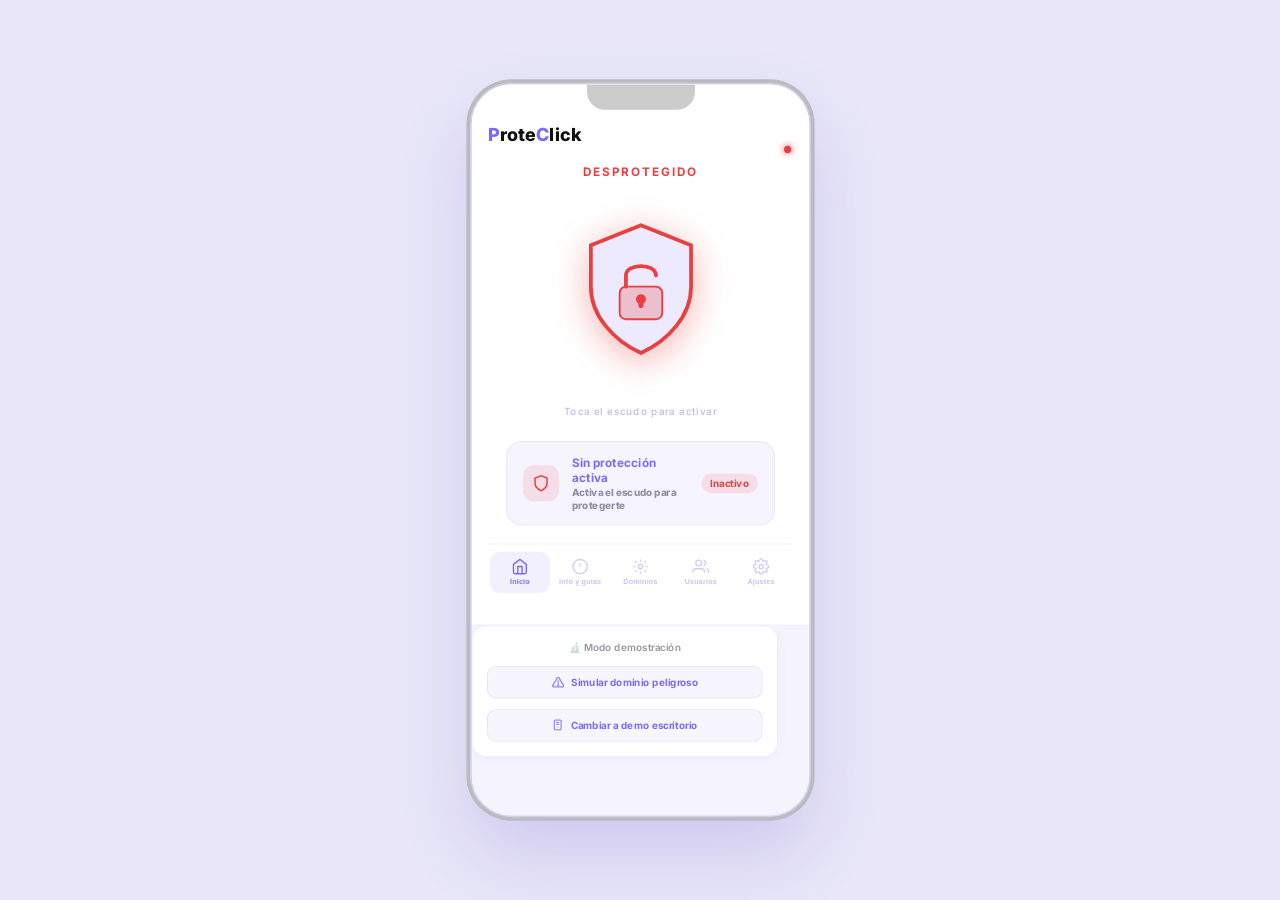
==== commit 603896d0: "Revert "Refactor sim-panel-mini div structure in index.html" This reverts commit d577837ada033f33eb7" ====
--- a/index.html
+++ b/index.html
@@ -892,8 +892,7 @@
                 </div>
             </div>
         </div>
-    </div>
-            <div class="sim-panel-mini">
+        <div class="sim-panel-mini">
             <div class="sim-label-mini">🔬 Modo demostración</div>
             <button class="sim-btn-mini" onclick="simularAdvertencia()">
                 <svg viewBox="0 0 24 24" fill="none" stroke="currentColor" stroke-width="2.5" width="14" height="14">
@@ -909,6 +908,7 @@
             Cambiar a demo escritorio
           </button>            
         </div>
+    </div>
     <script src="proteclick.js"></script>
 </body>
 
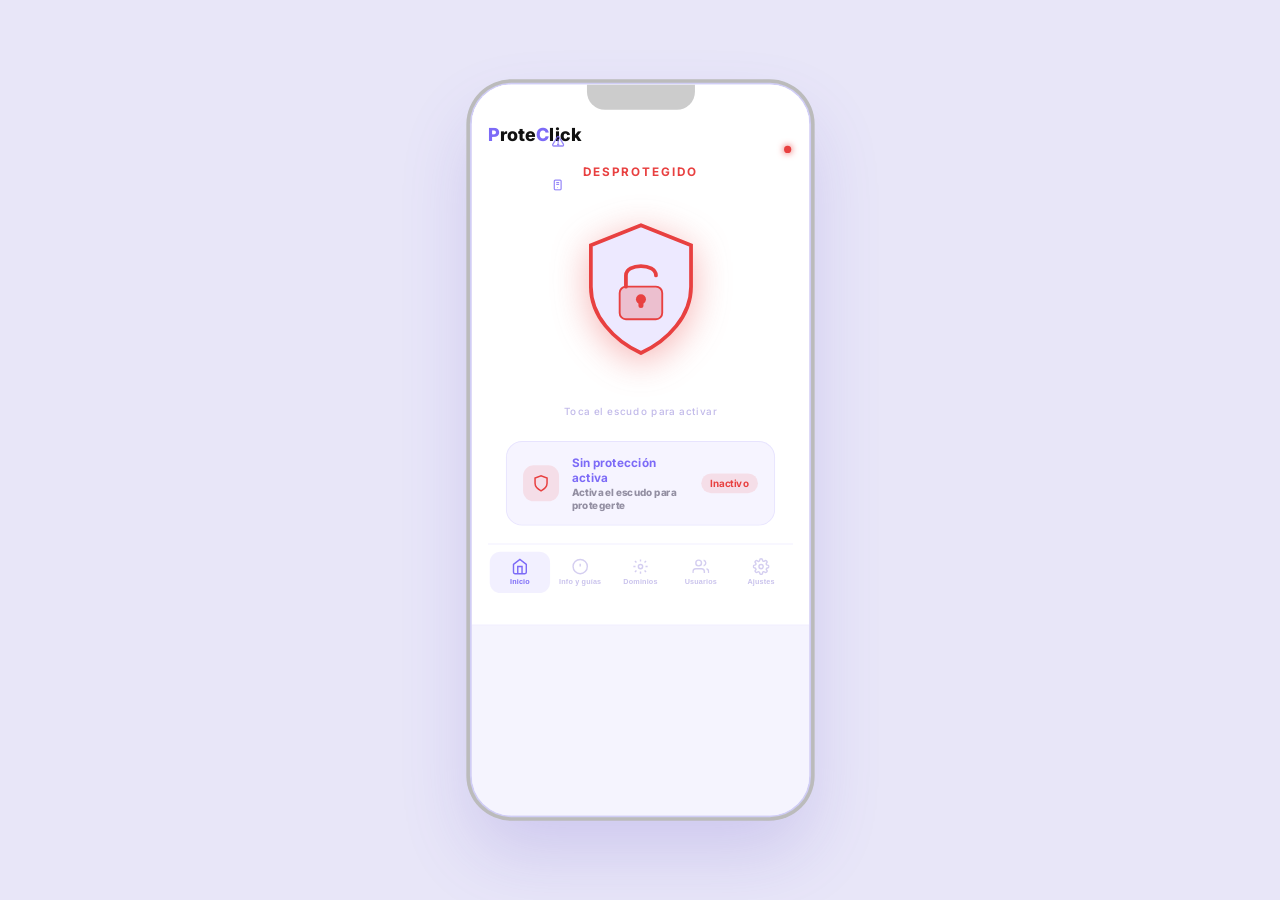
==== commit b6ac8fe5: "Hola nuevo cambio" ====
--- a/index.html
+++ b/index.html
@@ -892,6 +892,7 @@
                 </div>
             </div>
         </div>
+    </div>
         <div class="sim-panel-mini">
             <div class="sim-label-mini">🔬 Modo demostración</div>
             <button class="sim-btn-mini" onclick="simularAdvertencia()">
@@ -907,8 +908,7 @@
             <svg viewBox="0 0 24 24" fill="none" stroke="currentColor" stroke-width="2.5" width="13" height="13"><rect x="5" y="2" width="14" height="20" rx="2"/><line x1="9" y1="7" x2="15" y2="7"/><line x1="9" y1="11" x2="15" y2="11"/><circle cx="12" cy="17" r="1" fill="currentColor" stroke="none"/></svg>
             Cambiar a demo escritorio
           </button>            
-        </div>
-    </div>
+        </div>	
     <script src="proteclick.js"></script>
 </body>
 
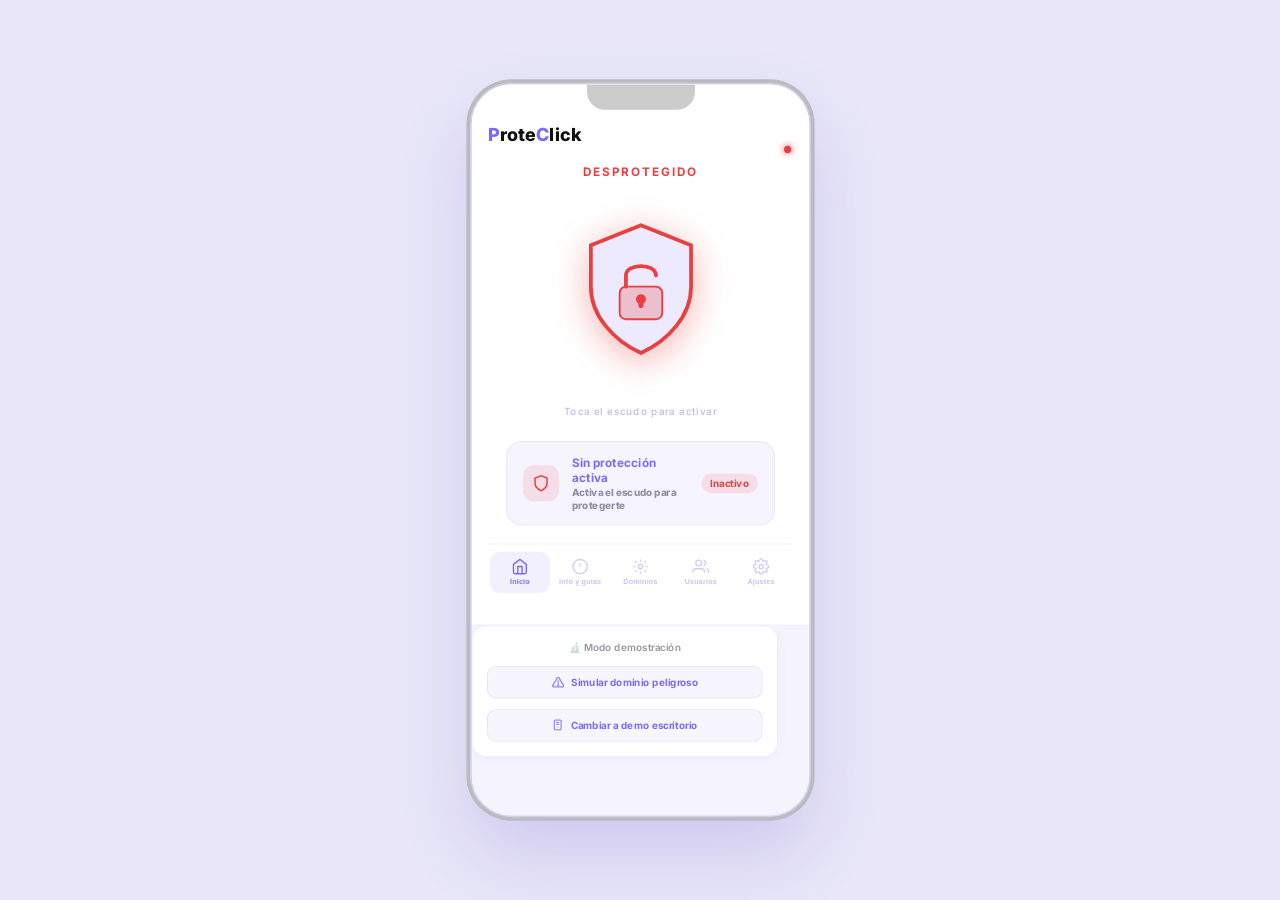
==== commit d0fabe8a: "Subir cambios" ====
--- a/index.html
+++ b/index.html
@@ -892,8 +892,7 @@
                 </div>
             </div>
         </div>
-    </div>
-        <div class="sim-panel-mini">
+		<div class="sim-panel-mini">
             <div class="sim-label-mini">🔬 Modo demostración</div>
             <button class="sim-btn-mini" onclick="simularAdvertencia()">
                 <svg viewBox="0 0 24 24" fill="none" stroke="currentColor" stroke-width="2.5" width="14" height="14">
@@ -908,7 +907,9 @@
             <svg viewBox="0 0 24 24" fill="none" stroke="currentColor" stroke-width="2.5" width="13" height="13"><rect x="5" y="2" width="14" height="20" rx="2"/><line x1="9" y1="7" x2="15" y2="7"/><line x1="9" y1="11" x2="15" y2="11"/><circle cx="12" cy="17" r="1" fill="currentColor" stroke="none"/></svg>
             Cambiar a demo escritorio
           </button>            
-        </div>	
+        </div>			
+    </div>
+   
     <script src="proteclick.js"></script>
 </body>
 
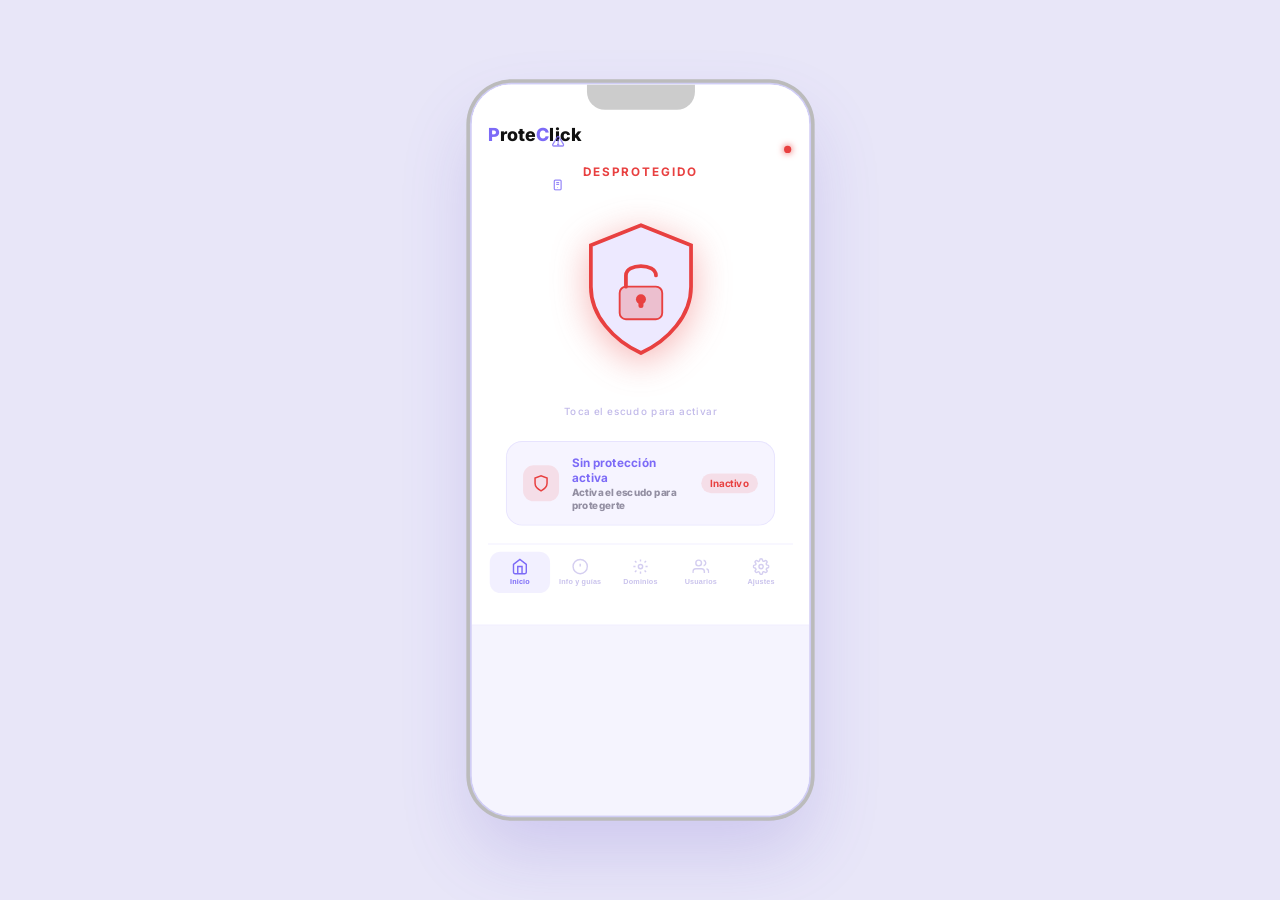
==== commit ffca8c96: "Hola mundo" ====
--- a/index.html
+++ b/index.html
@@ -891,9 +891,10 @@
                     </div>
                 </div>
             </div>
-        </div>
-		<div class="sim-panel-mini">
-            <div class="sim-label-mini">🔬 Modo demostración</div>
+        </div>		
+    </div>
+   	<div class="sim-panel-mini">
+        <div class="sim-label-mini">🔬 Modo demostración</div>
             <button class="sim-btn-mini" onclick="simularAdvertencia()">
                 <svg viewBox="0 0 24 24" fill="none" stroke="currentColor" stroke-width="2.5" width="14" height="14">
                     <path
@@ -907,9 +908,7 @@
             <svg viewBox="0 0 24 24" fill="none" stroke="currentColor" stroke-width="2.5" width="13" height="13"><rect x="5" y="2" width="14" height="20" rx="2"/><line x1="9" y1="7" x2="15" y2="7"/><line x1="9" y1="11" x2="15" y2="11"/><circle cx="12" cy="17" r="1" fill="currentColor" stroke="none"/></svg>
             Cambiar a demo escritorio
           </button>            
-        </div>			
-    </div>
-   
+        </div>	
     <script src="proteclick.js"></script>
 </body>
 
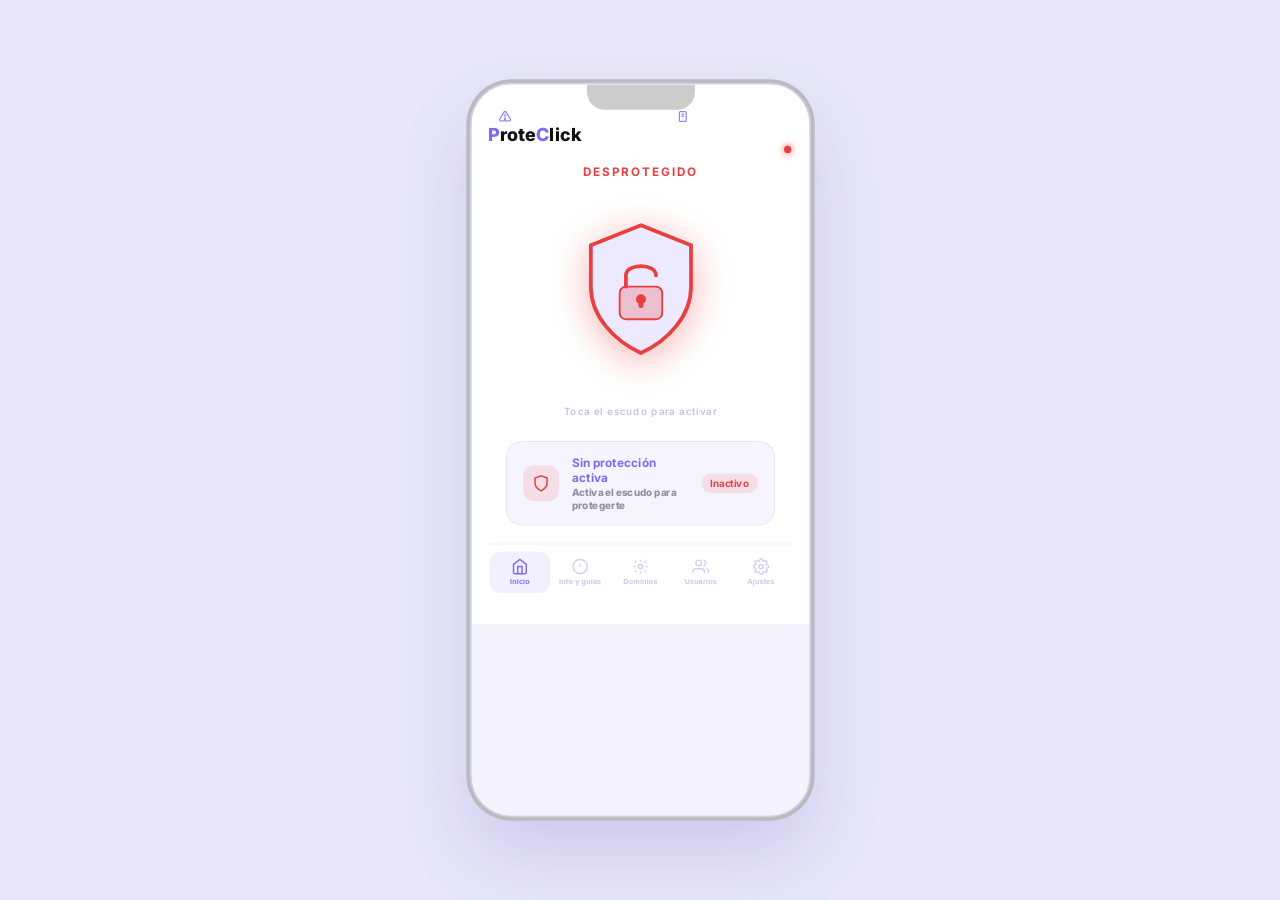
==== commit d36cba9f: "Hola mundo 2" ====
--- a/index.html
+++ b/index.html
@@ -894,7 +894,7 @@
         </div>		
     </div>
    	<div class="sim-panel-mini">
-        <div class="sim-label-mini">🔬 Modo demostración</div>
+        <div class="sim-label-mini">🔬 Modo demostración
             <button class="sim-btn-mini" onclick="simularAdvertencia()">
                 <svg viewBox="0 0 24 24" fill="none" stroke="currentColor" stroke-width="2.5" width="14" height="14">
                     <path
@@ -909,6 +909,7 @@
             Cambiar a demo escritorio
           </button>            
         </div>	
+	</div>
     <script src="proteclick.js"></script>
 </body>
 
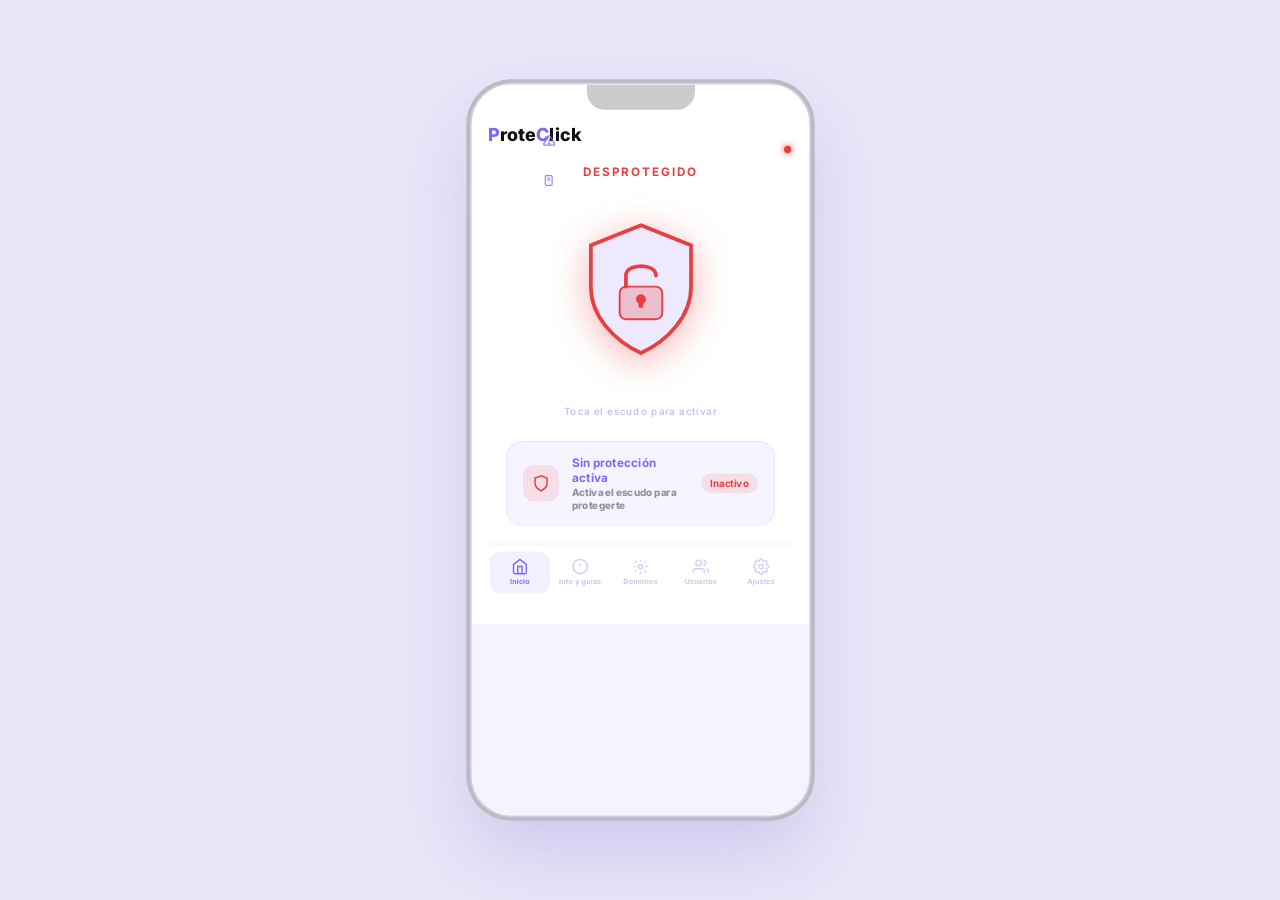
==== commit f0863f88: "Hola mundo NUEVO" ====
--- a/index.html
+++ b/index.html
@@ -894,7 +894,7 @@
         </div>		
     </div>
    	<div class="sim-panel-mini">
-        <div class="sim-label-mini">🔬 Modo demostración
+        <div class="sim-label-mini">🔬 Modo demostración </div>
             <button class="sim-btn-mini" onclick="simularAdvertencia()">
                 <svg viewBox="0 0 24 24" fill="none" stroke="currentColor" stroke-width="2.5" width="14" height="14">
                     <path
--- a/proteclick.css
+++ b/proteclick.css
@@ -765,17 +765,12 @@
 
 /* Panel compacto debajo del teléfono */
 .sim-panel-mini {
-  background: #fff;
-  border: 1px solid rgba(124,106,247,0.1);
-  border-radius: 16px;
-  padding: 16px; /* Aumentado un poco el padding */
-  width: 340px;
-  box-shadow: 0 4px 15px rgba(100,80,200,0.05);
+  margin-top: 20px; /* Empuja el panel hacia abajo del móvil */
   display: flex;
-  flex-direction: column; /* Cambiado a columna para apilar elementos */
-  gap: 12px;              /* Espacio uniforme entre etiqueta y botones */
-  align-items: stretch;   /* Hace que los botones ocupen todo el ancho disponible */
-  flex-shrink: 0;
+  flex-direction: column;
+  gap: 8px;
+  width: 100%;
+  max-width: 320px; /* Para que no sea más ancho que el móvil */
 }
 
 /* Etiqueta de texto pequeña */
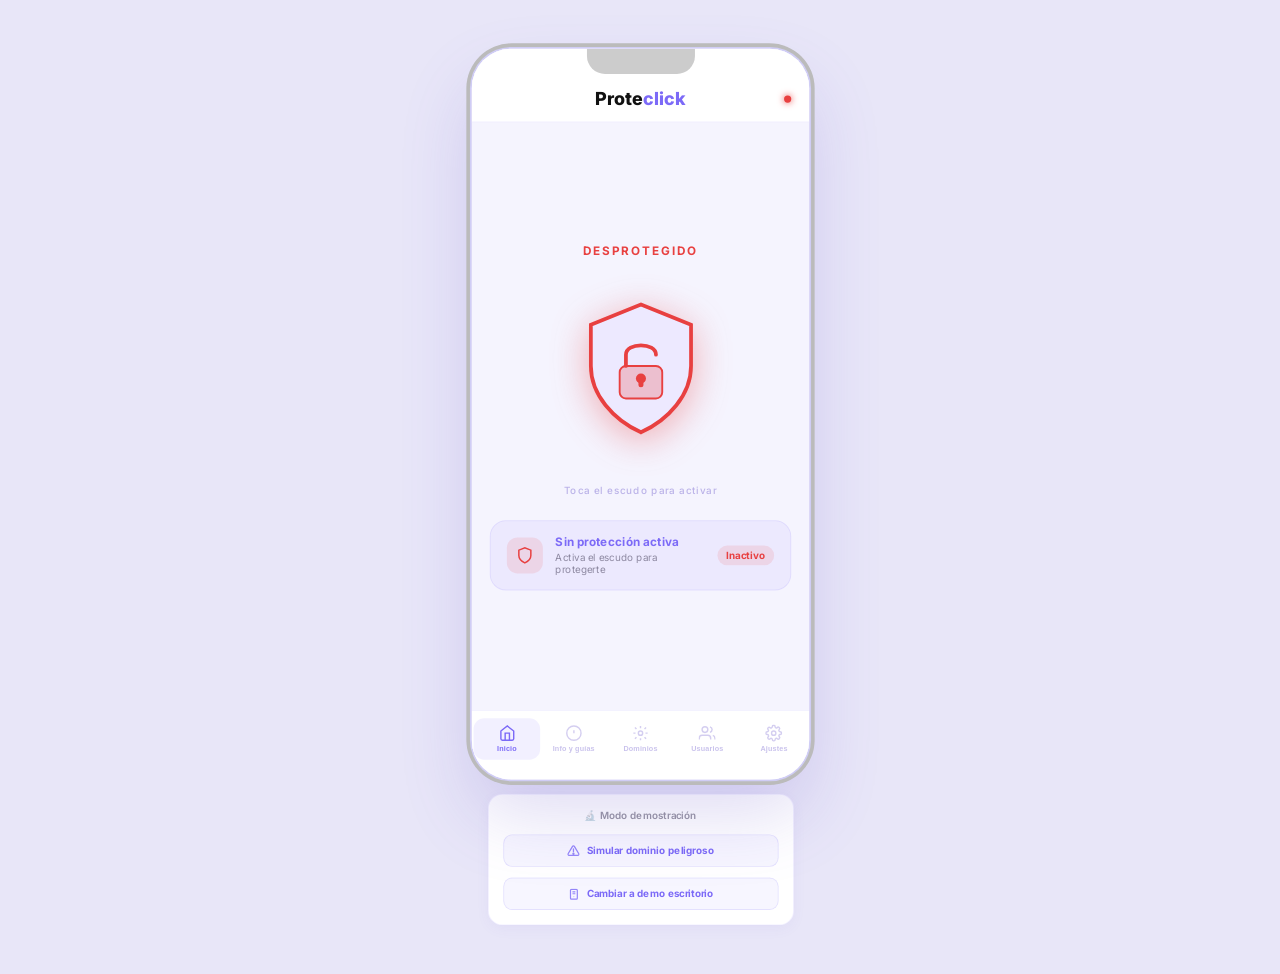
==== commit 549e10dc: "Revertir" ====
--- a/index.html
+++ b/index.html
@@ -15,7 +15,7 @@
 
             <div class="screen" id="s-home">
                 <div class="hdr">
-                    <div class="app-name"><b>P</b>rote<b>C</b>lick<div>
+                    <div class="app-name">Prote<b>click</b></div>
                     <div class="dot"></div>
                 </div>
                 <div class="main">
@@ -891,10 +891,9 @@
                     </div>
                 </div>
             </div>
-        </div>		
-    </div>
-   	<div class="sim-panel-mini">
-        <div class="sim-label-mini">🔬 Modo demostración </div>
+        </div>
+        <div class="sim-panel-mini">
+            <div class="sim-label-mini">🔬 Modo demostración</div>
             <button class="sim-btn-mini" onclick="simularAdvertencia()">
                 <svg viewBox="0 0 24 24" fill="none" stroke="currentColor" stroke-width="2.5" width="14" height="14">
                     <path
@@ -908,9 +907,9 @@
             <svg viewBox="0 0 24 24" fill="none" stroke="currentColor" stroke-width="2.5" width="13" height="13"><rect x="5" y="2" width="14" height="20" rx="2"/><line x1="9" y1="7" x2="15" y2="7"/><line x1="9" y1="11" x2="15" y2="11"/><circle cx="12" cy="17" r="1" fill="currentColor" stroke="none"/></svg>
             Cambiar a demo escritorio
           </button>            
-        </div>	
-	</div>
+        </div>
+    </div>
     <script src="proteclick.js"></script>
 </body>
 
-</html>
+</html>
--- a/proteclick.css
+++ b/proteclick.css
@@ -765,12 +765,17 @@
 
 /* Panel compacto debajo del teléfono */
 .sim-panel-mini {
-  margin-top: 20px; /* Empuja el panel hacia abajo del móvil */
+  background: #fff;
+  border: 1px solid rgba(124,106,247,0.1);
+  border-radius: 16px;
+  padding: 16px; /* Aumentado un poco el padding */
+  width: 340px;
+  box-shadow: 0 4px 15px rgba(100,80,200,0.05);
   display: flex;
-  flex-direction: column;
-  gap: 8px;
-  width: 100%;
-  max-width: 320px; /* Para que no sea más ancho que el móvil */
+  flex-direction: column; /* Cambiado a columna para apilar elementos */
+  gap: 12px;              /* Espacio uniforme entre etiqueta y botones */
+  align-items: stretch;   /* Hace que los botones ocupen todo el ancho disponible */
+  flex-shrink: 0;
 }
 
 /* Etiqueta de texto pequeña */
